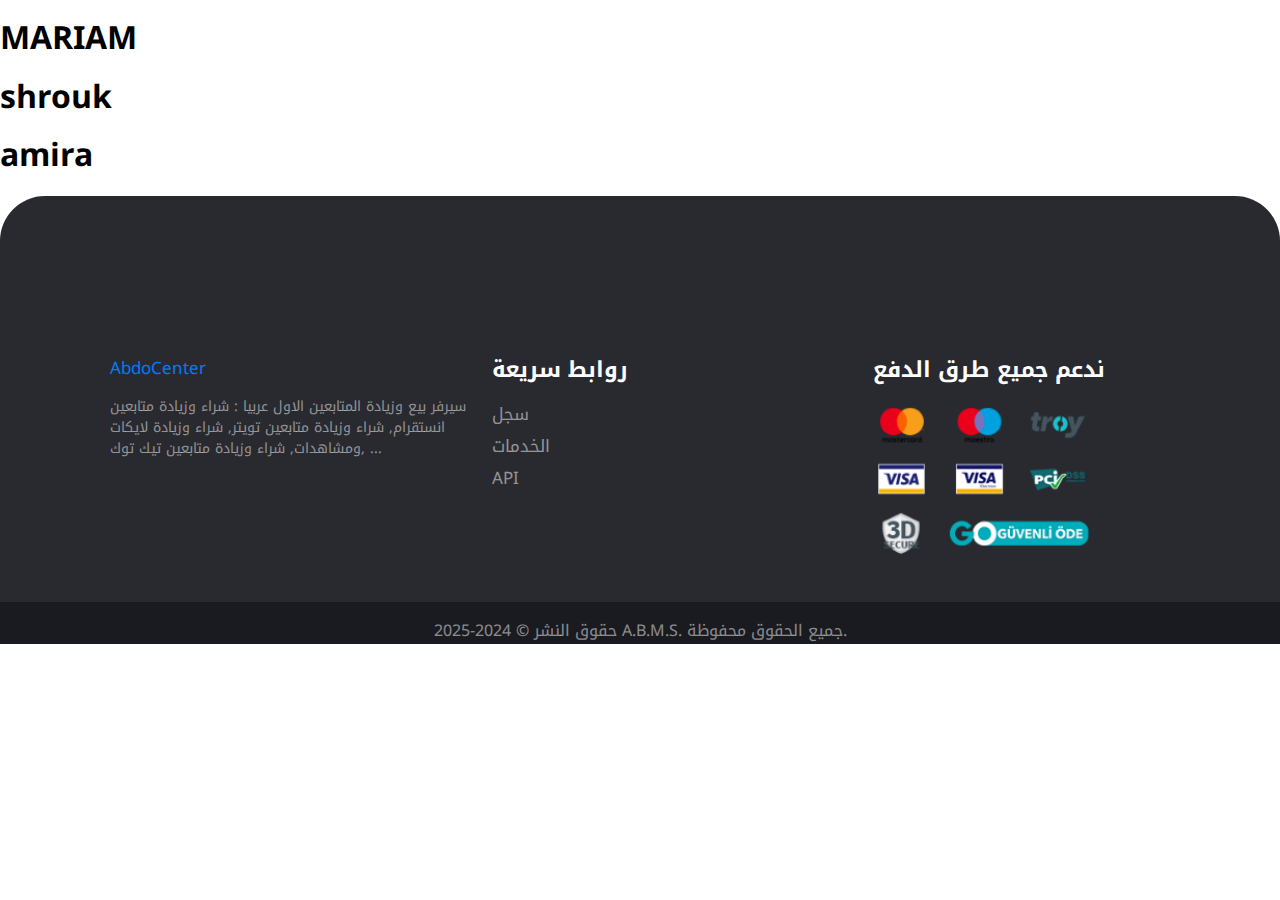
==== index.html @ d075776a "Update" ====
<!DOCTYPE html>
<html lang="en">
<head>
    <meta charset="UTF-8">
    <meta name="viewport" content="width=device-width, initial-scale=1.0" />
    <title>AbdoCenter</title>
    <link rel="stylesheet" href="css/style.css" />
        <!-- Font Awesome -->
    <link rel="stylesheet" href="css/all.min.css" />
    <!-- Normalize -->
    <link rel="stylesheet" href="css/normalize.css" />
    <!-- Google Font -->
    <link rel="preconnect" href="https://fonts.googleapis.com">
    <link rel="preconnect" href="https://fonts.gstatic.com" crossorigin>
    <link href="https://fonts.googleapis.com/css2?family=Cairo:wght@200..1000&family=Noto+Kufi+Arabic:wght@100..900&display=swap" rel="stylesheet">
</head>
<body>
    <!-- start main page + nav (MARIAM)-->
    <h1>MARIAM</h1>
    <!--end main page-->
    <!--start services + login (shrouk)-->
    <h1>shrouk</h1>
    <!--end services-->
    <h1>amira</h1>
    <!--end API-->
    <!-- Start Footer  -->
    <footer>
        <div class="container">
            <div class="text">
                <h3><a href="index.html">AbdoCenter</a></h3>
                <p>سيرفر بيع وزيادة المتابعين الاول عربيا : شراء وزيادة متابعين انستقرام, شراء وزيادة متابعين تويتر, شراء وزيادة لايكات ومشاهدات, شراء وزيادة متابعين تيك توك, ...</p>
            </div>
            <div class="links">
                <h3>روابط سريعة</h3>
                <ul>
                    <li><a href="registration.html">سجل</a></li>
                    <li><a href="#">الخدمات</a></li>
                    <li><a href="#">API</a></li>
                </ul>
            </div>
            <div class="push">
                <h3>ندعم جميع طرق الدفع</h3>
                <img src="images/payment-methods.png" alt="image" />
            </div>
        </div>
        <p class="tex">حقوق النشر © 2024-2025 A.B.M.S. جميع الحقوق محفوظة.</p>
    </footer>
    <!-- End Footer  -->
</body>
</html>
---- css/style.css ----
/* Start global rule  */
* {
    -webkit-box-sizing: border-box;
    -moz-box-sizing: border-box;
    box-sizing: border-box;
}

body {
    font-family: "Noto Kufi Arabic", sans-serif;
    margin: 0;
    padding: 0;
}

html {
    scroll-behavior: smooth;
}

.container {
    margin-left: auto;
    margin-right: auto;
    padding-left: 15px;
    padding-right: 15px;
}

a {
    text-decoration: none;
}

ul {
    list-style: none;
    display: flex;
}

/* Small  */
@media (min-width: 768px) {
    .container {
        width: 750px;
    }
}
/* Medium */
@media (min-width: 992px) {
    .container {
        width: 970px;
    }
}
/* Large  */
@media (min-width: 1200px) {
    .container {
        width : 1170px;
    }
}
/* End global rule  */
/* Start Footer */
footer {
    position: relative;
    padding-top: 140px;
    z-index: 1;
}

footer::before {
    position: absolute;
    content: "";
    bottom: 0;
    left: 0;
    right: 0;
    top: 0;
    height: 100%;
    width: 100%;
    background-color: #292a2f;
    border-top-left-radius: 45px;
    border-top-right-radius: 45px;
    z-index: -1;
}

footer .container {
    display: grid;
    grid-template-columns: repeat(auto-fill, minmax(300px, 1fr));
    gap: 45px;
    padding-bottom: 25px;
    padding-left: 55px;
}

@media (max-width: 768px) {
    footer .container {
        padding-left: 15px;
    }
}

footer .text {
    width: 400px;
}

footer .text h3 {
    margin-top: 23px;
    font-size: 17px;
    font-weight: unset;
    width: fit-content;
}

footer .text h3 a {
    color: #007bff;
    transition: 0.5s;
    margin-top: 10px;
}

footer .text h3:hover a {
    color: #0263cb;
    cursor: pointer;
    text-decoration: underline;
}

footer .text p {
    color: #ffffff80;
    font-size: 14px;
    line-height: 1.5;
    width: 100%;
}

footer .links h3 {
    color: white;
    font-size: 22px;
}

footer .links ul {
    padding: 0;
    display: flex;
    flex-direction: column;
    gap: 12px;
} 

footer .links ul a {
    color: #ffffff80;
    font-size: 17px;
}

footer .push h3 {
    color: white;
    font-size: 22px;
}

footer .push img {
    width: 220px;
}

footer .tex {
    text-align: center;
    background-color: #1a1b20;
    padding-top: 20px;
    padding-bottom: 3px;
    color: #ffffff80;
}
/* End Footer */
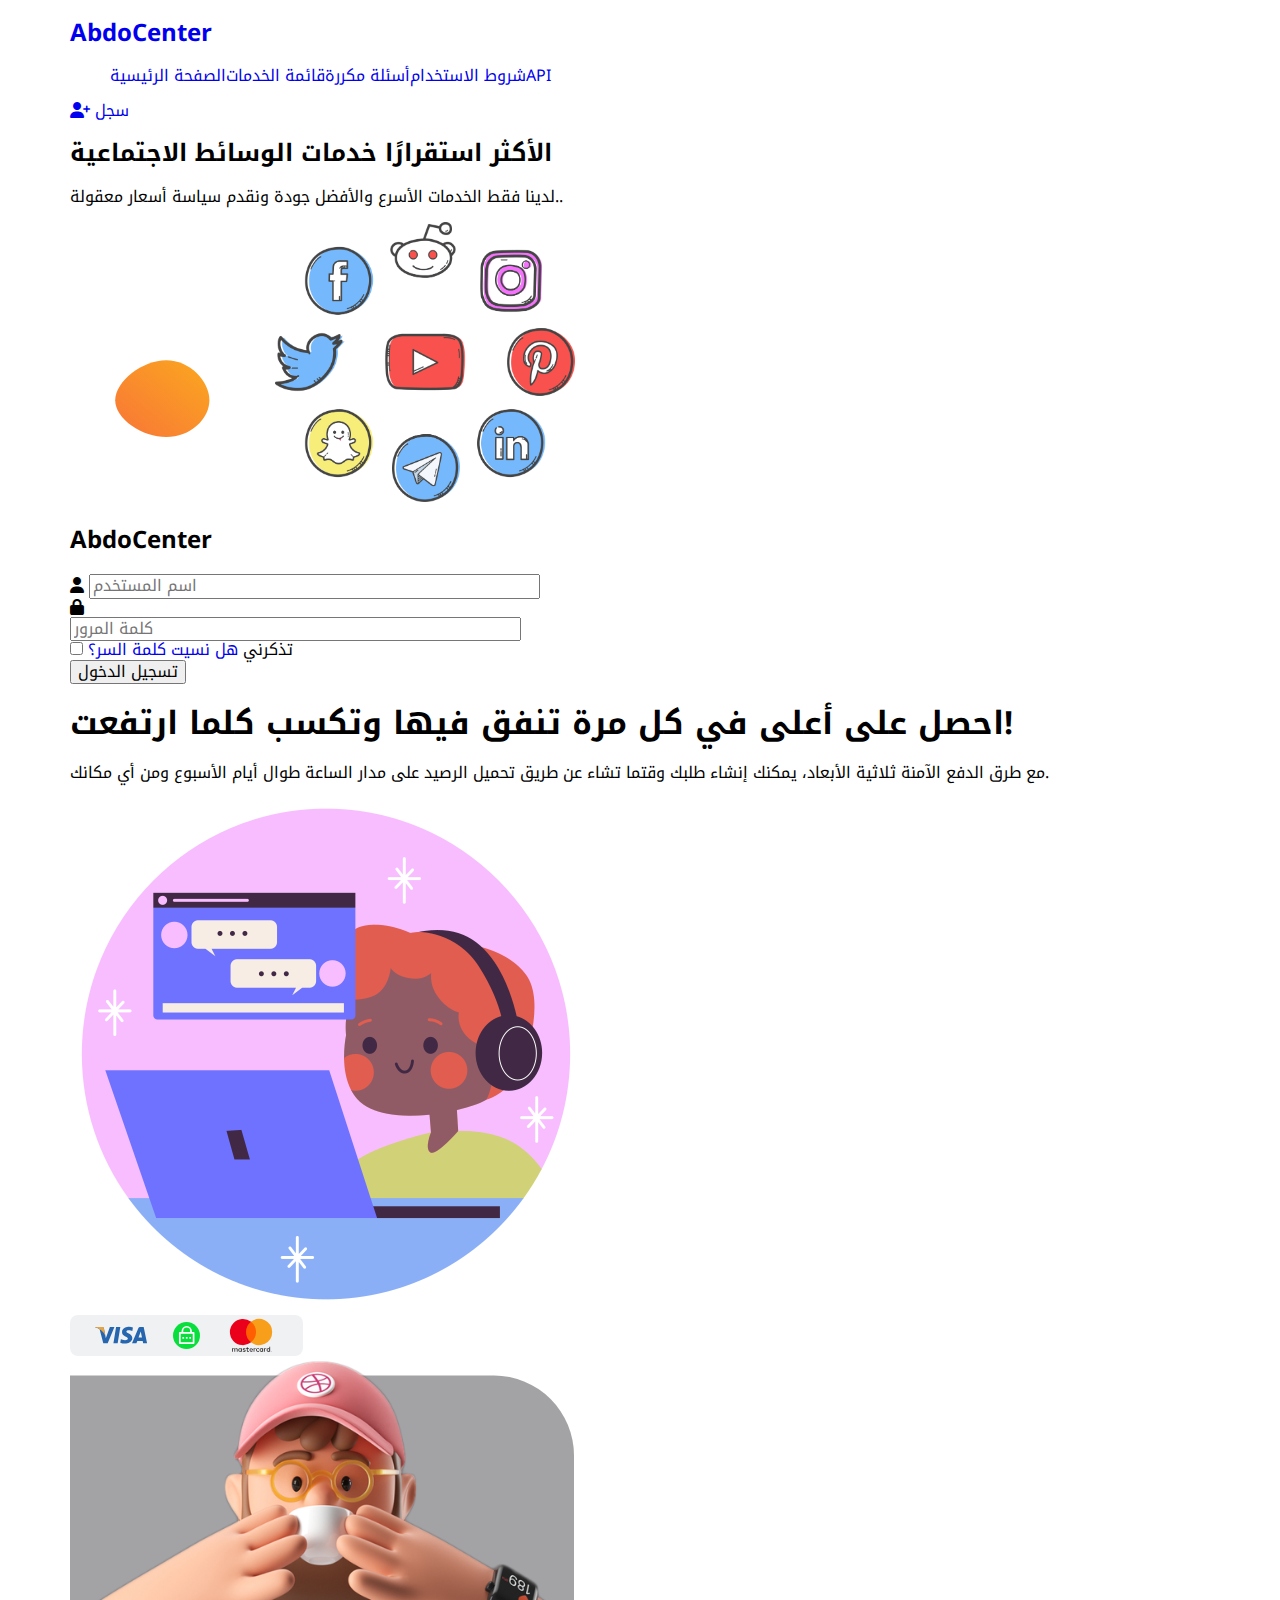
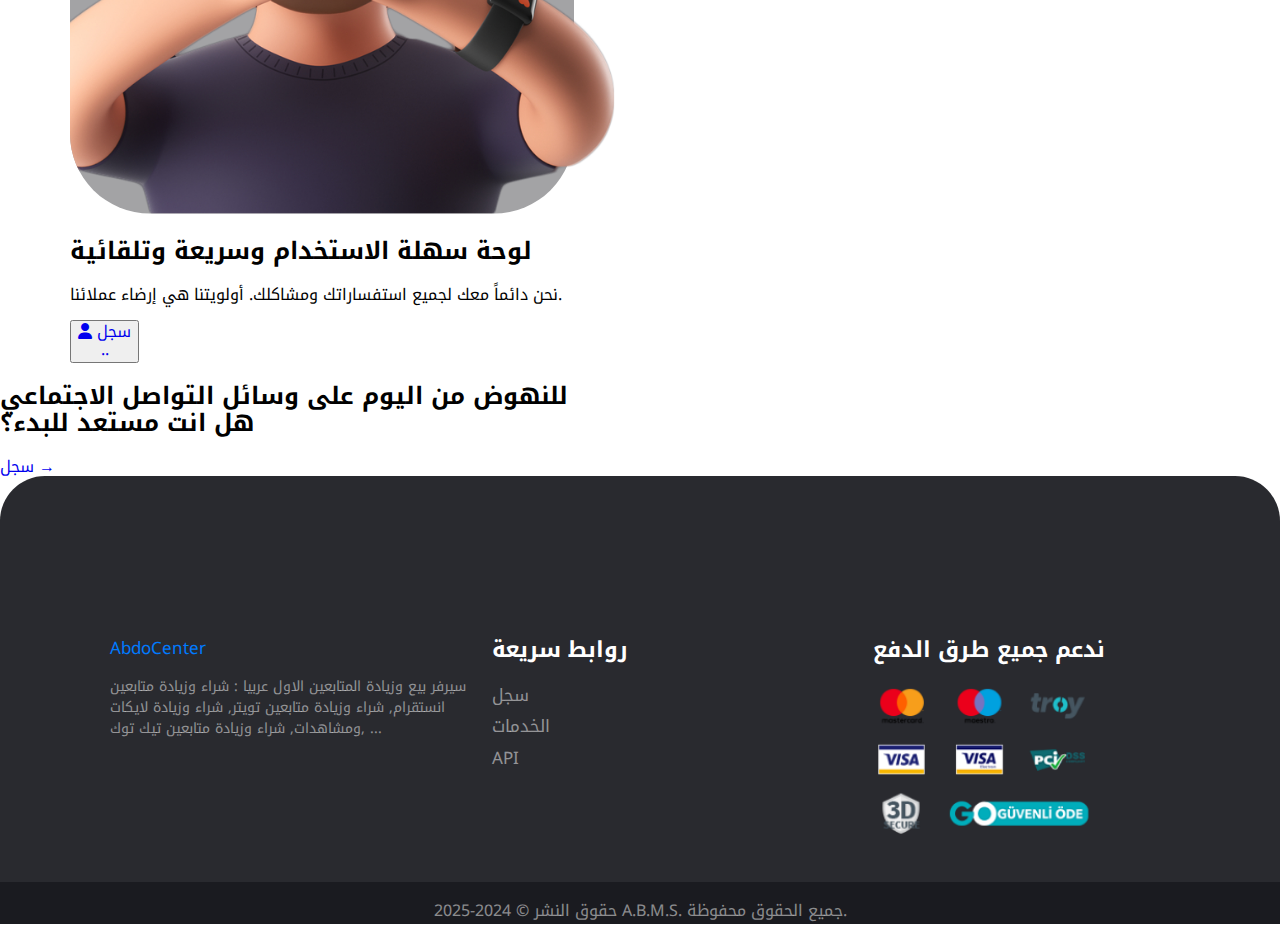
==== commit f73e45cd: "Add files via upload" ====
--- a/index.html
+++ b/index.html
@@ -16,14 +16,96 @@
 </head>
 <body>
     <!-- start main page + nav (MARIAM)-->
-    <h1>MARIAM</h1>
-    <!--end main page-->
-    <!--start services + login (shrouk)-->
-    <h1>shrouk</h1>
-    <!--end services-->
-    <h1>amira</h1>
-    <!--end API-->
-    <!-- Start Footer  -->
+    <header>
+        <div class="container">
+            <div class="nav">
+                <div class="logo">
+                    <h2><a href="../index.html">AbdoCenter</a></h2>
+                </div>
+                <div class="links">
+                    <ul>
+                        <li><a href="index.html">الصفحة الرئيسية</a></li>
+                        <li><a href="list.html">قائمة الخدمات</a></li>
+                        <li><a href="ques.html">أسئلة مكررة</a></li>
+                        <li><a href=".././using-page/using.html">شروط الاستخدام</a></li>
+                        <li><a href="API.html">API</a></li>
+                    </ul>
+                </div>
+                <div class="btn">
+                    <a href="registration.html"><i class="fa-solid fa-user-plus"></i> سجل</a>
+                </div>
+            </div>
+            <div class="text">
+                <h2>الأكثر استقرارًا خدمات الوسائط الاجتماعية</h2>
+                <p>لدينا فقط الخدمات الأسرع والأفضل جودة ونقدم سياسة أسعار معقولة..</p>
+            </div>
+            <div class="contain">
+            <div class="image-container">
+                <img src="blob.svg" alt="الصورة الخلفية" width="200px" >
+                <img src="Social-Media-PNG-Transparent-Image.png" class="overlay" alt="الصورة العلوية" width="300px">
+            </div>
+            <div class="form">
+                <div class="login-container">
+                    <h2>AbdoCenter</h2>
+                    <form>
+                        <div class="input-group">
+                            <label for="username"><i class="fas fa-user"></i></label>
+                            <input type="text" id="username" placeholder="اسم المستخدم" required>
+                        </div>
+                        <div class="input-group">
+                            <label for="password"><i class="fas fa-lock"></i></label>
+                            <div class="password">
+                            <input type="password" id="password" placeholder="كلمة المرور" required>
+                        </div>
+                        </div>
+                        <div class="remember-me">
+                            <input type="checkbox" id="remember">
+                            <label for="remember">تذكرني</label>
+                            <a href="#">هل نسيت كلمة السر؟</a>
+                        </div>
+                        <button type="submit">تسجيل الدخول</button>
+                    </form>
+                </div>
+        </div>
+    </header>
+   <section class="section_1">
+    <div class="container">
+        <!-- القسم الأول -->
+        <section class="section promo">
+            <div class="text-content">
+                <h1>احصل على أعلى في كل مرة تنفق فيها وتكسب كلما ارتفعت!</h1>
+                <p>مع طرق الدفع الآمنة ثلاثية الأبعاد، يمكنك إنشاء طلبك وقتما تشاء عن طريق تحميل الرصيد على مدار الساعة طوال أيام الأسبوع ومن أي مكانك.</p>
+            </div>
+            <div class="image-contact">
+                <div class="images">
+                    <img src="internet.png" alt="طرق الدفع"></div>
+                    <div class="img">
+               <img src="cards.svg" >
+            </div>
+                
+            </div>
+        </section>
+
+        <!-- القسم الثاني -->
+        <section class="section features">
+            <div class="image-content">
+                <img src="/images/section-2.png" alt="تسجيل الدخول" >
+            </div>
+            <div class="text-content">
+                <h2>لوحة سهلة الاستخدام وسريعة وتلقائية</h2>
+                <p>نحن دائماً معك لجميع استفساراتك ومشاكلك. أولويتنا هي إرضاء عملائنا.</p>
+                <div class="buttons">
+                   <button><a href="registration.html"><i class="fas fa-user"></i> سجل <br/>..</a></button>
+                </div>
+            </div>
+        </section>
+    </div>
+    <div class="section-2">
+    <section class="cta-section">
+        <h2>للنهوض من اليوم على وسائل التواصل الاجتماعي<br><span>هل انت مستعد للبدء؟</span></h2>
+        <a href="registration.html" class="cta-button">سجل →</a>
+    </section>
+</div>
     <footer>
         <div class="container">
             <div class="text">
@@ -45,6 +127,16 @@
         </div>
         <p class="tex">حقوق النشر © 2024-2025 A.B.M.S. جميع الحقوق محفوظة.</p>
     </footer>
+
+   </section>
+    <!--end main page-->
+    <!--start services + login (shrouk)-->
+   
+    <!--end services-->
+    
+    <!--end API-->
+    <!-- Start Footer  -->
+   
     <!-- End Footer  -->
 </body>
 </html>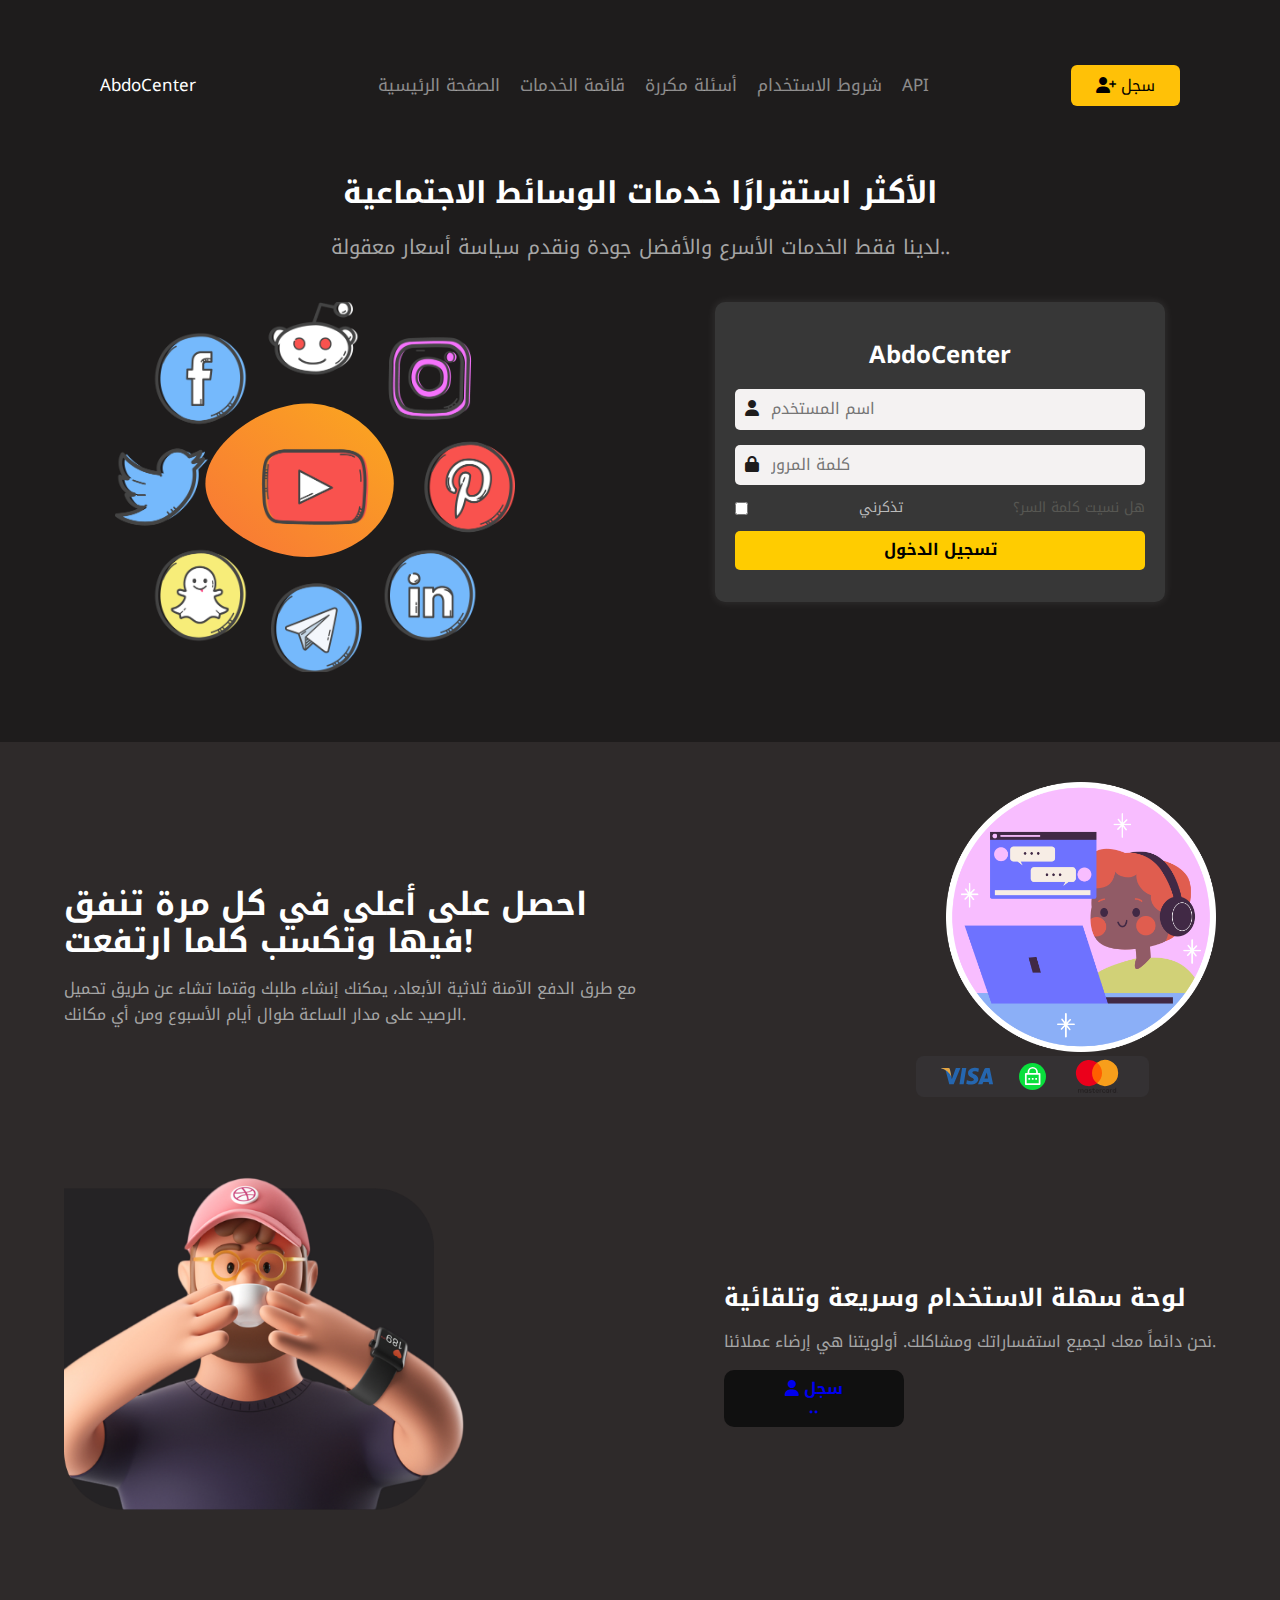
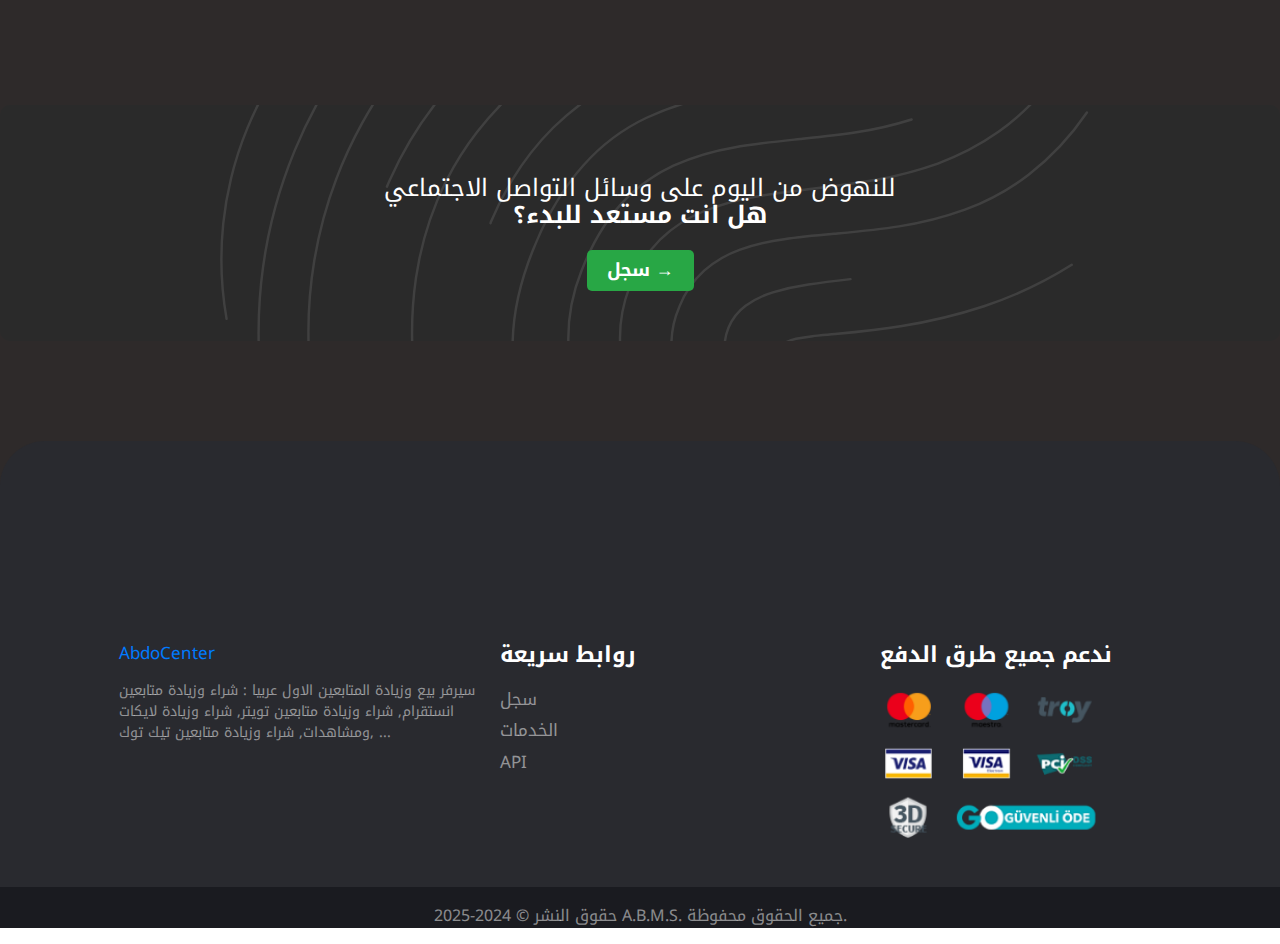
==== commit dd898eb0: "Update index.html" ====
--- a/index.html
+++ b/index.html
@@ -4,7 +4,7 @@
     <meta charset="UTF-8">
     <meta name="viewport" content="width=device-width, initial-scale=1.0" />
     <title>AbdoCenter</title>
-    <link rel="stylesheet" href="css/style.css" />
+    <link rel="stylesheet" href="style.css" />
         <!-- Font Awesome -->
     <link rel="stylesheet" href="css/all.min.css" />
     <!-- Normalize -->
@@ -139,4 +139,4 @@
    
     <!-- End Footer  -->
 </body>
-</html>+</html>
--- a/style.css
+++ b/style.css
@@ -0,0 +1,500 @@
+/* Start global rule  */
+* {
+    -webkit-box-sizing: border-box;
+    -moz-box-sizing: border-box;
+    box-sizing: border-box;
+}
+
+body {
+    font-family: "Noto Kufi Arabic", sans-serif;
+    margin: 0;
+    padding: 0;
+}
+
+html {
+    scroll-behavior: smooth;
+}
+
+.container {
+    margin-left: auto;
+    margin-right: auto;
+    padding-left: 15px;
+    padding-right: 15px;
+}
+
+a {
+    text-decoration: none;
+}
+
+ul {
+    list-style: none;
+    display: flex;
+}
+
+/* Small  */
+@media (min-width: 768px) {
+    .container {
+        width: 750px;
+    }
+}
+/* Medium */
+@media (min-width: 992px) {
+    .container {
+        width: 970px;
+    }
+}
+/* Large  */
+@media (min-width: 1200px) {
+    .container {
+        width : 1170px;
+    }
+}
+/* End global rule  */
+/* Start Header */
+header .container {
+    background: #1e1c1c;
+    width: 100%;
+    height: 100%;
+    background-position: center top;
+    background-repeat: no-repeat;
+    padding-left: 100px;
+    padding-right: 100px;
+}
+header .container .nav {
+    display: flex;
+    justify-content: space-between;
+    align-items: center;
+    padding: 20px 0;
+}
+
+header .logo h2 {
+    display: flex;
+    justify-content: center;
+    align-items: center;
+    font-size: 17px;
+    font-weight: unset;
+}
+
+header .logo a {
+    color: white;
+}
+
+header .links ul {
+    gap: 20px;
+}
+
+header .links ul a {
+    color: #ffffff80;
+    font-size: 17px;
+}
+
+header .links ul li:hover a {
+    color: #eee;
+}
+
+header .btn a {
+    border-radius: 6px;
+    border: none;
+    color: black;
+    width: fit-content;
+    background-color: #ffc107;
+    padding: 5px 25px;
+}
+
+header .btn a:hover {
+    background-color: #edb407;
+}
+
+@media (max-width: 991px) {
+    header .links, header .btn, header .image-container  {
+        display: block;
+    }
+}
+header .container .text {
+    text-align: center;
+    color: white;
+    padding-top: 20px;
+}
+header .container .text h2 {
+    font-size: 30px;
+}
+header .container .text p {
+    font-size: 20px;
+    color: #a6a6a6;
+    padding-bottom: 23px;
+}
+header .container .contain .image-container {
+    position: relative;
+    width: 400px; /* عرض الحاوية */
+    height: 400px; /* ارتفاع الحاوية */
+}
+header .container .contain .image-container img {
+    position: absolute;
+    width: 100%;
+    height: 100%;
+    object-fit: cover;
+    padding-bottom: 30px;
+}
+header .container .contain {
+    display: flex;
+    gap: 200px;
+    justify-content: center;
+}
+header .container .contain .form .login-container {
+    padding-left: 250px;
+    background-color: #373737;
+    padding: 20px;
+    border-radius: 10px;
+    width: 450px;
+    height: 300px;
+    text-align: center;
+    box-shadow: 0px 0px 10px rgba(255, 255, 255, 0.1)
+    
+}
+header .container .contain .form .login-container h2 {
+    color: #fff;
+    margin-bottom: 20px;
+}
+.input-group {
+    display: flex;
+    align-items: center;
+    background: #f4f2f2;
+    margin-bottom: 15px;
+    padding: 10px;
+    border-radius: 5px;
+}
+.input-group label {
+    color: #1e1c1c;
+    margin-right: 10px;
+}
+
+.input-group input {
+    background: none;
+    border: none;
+    color: #fff;
+    outline: none;
+    flex: 1;
+}
+.input-group  .password input {
+    color: #101010;
+}
+.remember-me {
+    display: flex;
+    justify-content: space-between;
+    align-items: center;
+    color: #bbb;
+    font-size: 14px;
+    margin-bottom: 15px;
+}
+
+.remember-me a {
+    color: #575753;
+    text-decoration: none;
+}
+button {
+    background-color: #ffcc00;
+    border: none;
+    padding: 10px;
+    width: 100%;
+    border-radius: 5px;
+    font-size: 16px;
+    font-weight: bold;
+    cursor: pointer;
+    transition: 0.3s;
+}
+
+button:hover {
+    background-color: #e6b800;
+}
+
+/* لأجهزة الهاتف */
+@media (max-width: 480px) {
+    .login-container {
+        width: 90%;
+        padding: 15px;
+    }
+
+    h2 {
+        font-size: 18px;
+    }
+
+    .input-group {
+        padding: 8px;
+    }
+
+    button {
+        font-size: 14px;
+        padding: 8px;
+    }
+
+    .remember-me {
+        flex-direction: column;
+        align-items: flex-start;
+    }
+
+    .remember-me a {
+        margin-top: 5px;
+        font-size: 12px;
+    }
+}
+
+/* للأجهزة اللوحية (تابلت) */
+@media (max-width: 768px) {
+    .login-container {
+        width: 70%;
+    }
+
+    h2 {
+        font-size: 20px;
+    }
+
+    button {
+        font-size: 15px;
+    }
+}
+.section_1 {
+    background-color: #2e2a2a;
+    color: white;
+    
+}
+.container {
+    width: 90%;
+    margin: auto;
+    padding: 40px 0;
+}
+
+.section{
+    display: flex;
+    justify-content: space-between;
+    align-items: center;
+    margin-bottom: 50px;
+}
+
+.text-content {
+    max-width: 50%;
+}
+
+.text-content h1, .text-content h2 {
+    color: white;
+    margin-bottom: 10px;
+}
+
+.text-content p {
+    color: #a6a6a6;
+    line-height: 1.6;
+}
+.image-contact .images img {
+    width: 300px;
+    padding-left: 30px;
+}
+.image-contact  .img img{
+    padding-bottom: 30px;
+    display: flex;
+
+}
+.image-content img {
+    width: 400px;
+    border-radius: 10px;
+}
+.buttons button {
+    background-color: #101010;
+    border: none;
+    border-radius: 10px;
+    color: #eee;
+    width: 180px;
+}
+.buttons button:hover {
+    background-color: #e6b800;
+}
+
+
+@media (max-width: 768px) {
+    .section {
+        flex-direction: column;
+        text-align: center;
+    }
+
+    .text-content {
+        max-width: 90%;
+    }
+
+    .image-content img {
+        width: 200px;
+    }
+}
+  .cta-section {
+    background: url('/images/pattern.svg')  #2a2a2a;
+    background-position: center;
+    background-size: cover;
+    width: 100%;
+    padding-top: 50px;
+    padding-bottom: 50px;
+    text-align: center;
+    border-radius: 10px;
+    width: 100%;
+    margin: 100px auto;
+}
+
+
+.cta-section h2 {
+    font-size: 24px;
+    font-weight: 400;
+    margin-bottom: 20px;
+}
+
+.cta-section h2 span {
+    font-weight: 700;
+    color: white;
+}
+
+.cta-button {
+    display: inline-block;
+    background-color: #28a745;
+    color: white;
+    text-decoration: none;
+    padding: 10px 20px;
+    border-radius: 5px;
+    font-size: 18px;
+    font-weight: bold;
+    transition: 0.3s;
+    
+}
+
+.cta-button:hover {
+    background-color: #218838;
+}
+
+
+@media (max-width: 768px) {
+    .cta-section {
+        width: 95%;
+        padding: 30px;
+    }
+
+    .cta-section h2 {
+        font-size: 20px;
+    }
+
+    .cta-button {
+        font-size: 16px;
+        padding: 8px 15px;
+    }
+}
+
+@media (max-width: 480px) {
+    .cta-section {
+        padding: 20px;
+    }
+
+    .cta-section h2 {
+        font-size: 18px;
+    }
+
+    .cta-button {
+        font-size: 14px;
+        padding: 6px 12px;
+    }
+}
+
+
+/* End Header */
+/* Start Footer */
+footer {
+    position: relative;
+    padding-top: 140px;
+    z-index: 1;
+}
+
+footer::before {
+    position: absolute;
+    content: "";
+    bottom: 0;
+    left: 0;
+    right: 0;
+    top: 0;
+    height: 100%;
+    width: 100%;
+    background-color: #292a2f;
+    border-top-left-radius: 45px;
+    border-top-right-radius: 45px;
+    z-index: -1;
+}
+
+footer .container {
+    display: grid;
+    grid-template-columns: repeat(auto-fill, minmax(300px, 1fr));
+    gap: 45px;
+    padding-bottom: 25px;
+    padding-left: 55px;
+}
+
+@media (max-width: 768px) {
+    footer .container {
+        padding-left: 15px;
+    }
+}
+
+footer .text {
+    width: 400px;
+}
+
+footer .text h3 {
+    margin-top: 23px;
+    font-size: 17px;
+    font-weight: unset;
+    width: fit-content;
+}
+
+footer .text h3 a {
+    color: #007bff;
+    transition: 0.5s;
+    margin-top: 10px;
+}
+
+footer .text h3:hover a {
+    color: #0263cb;
+    cursor: pointer;
+    text-decoration: underline;
+}
+
+footer .text p {
+    color: #ffffff80;
+    font-size: 14px;
+    line-height: 1.5;
+    width: 100%;
+}
+
+footer .links h3 {
+    color: white;
+    font-size: 22px;
+}
+
+footer .links ul {
+    padding: 0;
+    display: flex;
+    flex-direction: column;
+    gap: 12px;
+} 
+
+footer .links ul a {
+    color: #ffffff80;
+    font-size: 17px;
+}
+
+footer .push h3 {
+    color: white;
+    font-size: 22px;
+}
+
+footer .push img {
+    width: 220px;
+}
+
+footer .tex {
+    text-align: center;
+    background-color: #1a1b20;
+    padding-top: 20px;
+    padding-bottom: 3px;
+    color: #ffffff80;
+}
+/* End Footer */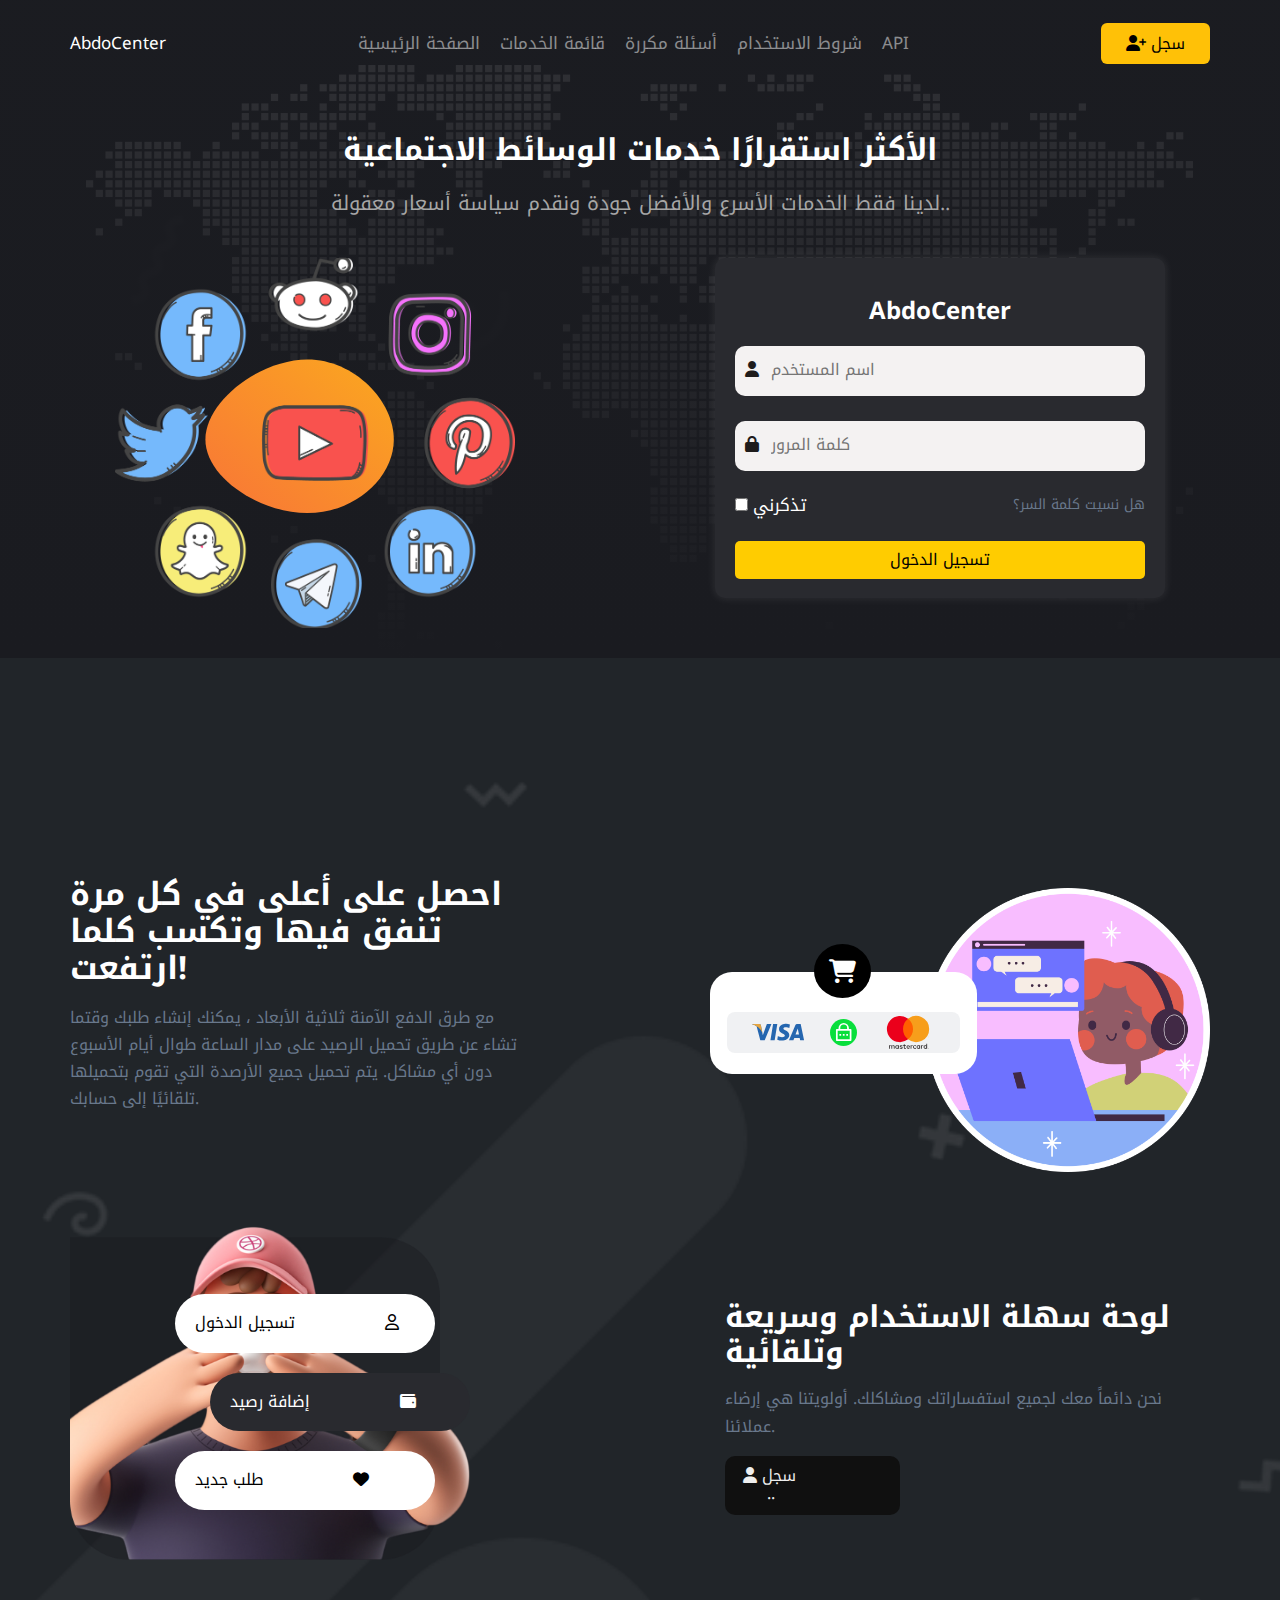
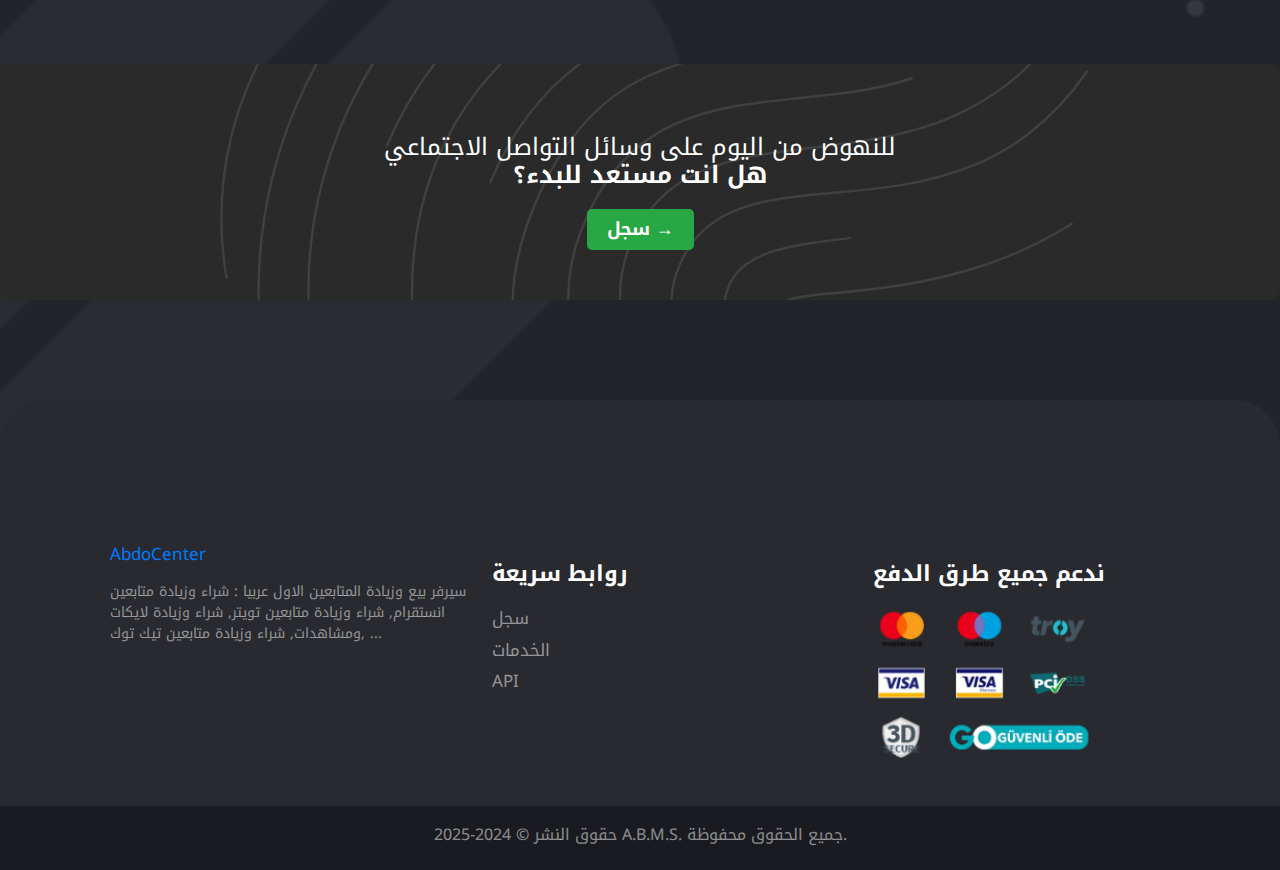
==== commit 5234d78b: "Update" ====
--- a/index.html
+++ b/index.html
@@ -4,8 +4,8 @@
     <meta charset="UTF-8">
     <meta name="viewport" content="width=device-width, initial-scale=1.0" />
     <title>AbdoCenter</title>
-    <link rel="stylesheet" href="style.css" />
-        <!-- Font Awesome -->
+    <link rel="stylesheet" href="css/style.css" />
+    <!-- Font Awesome -->
     <link rel="stylesheet" href="css/all.min.css" />
     <!-- Normalize -->
     <link rel="stylesheet" href="css/normalize.css" />
@@ -16,127 +16,147 @@
 </head>
 <body>
     <!-- start main page + nav (MARIAM)-->
-    <header>
-        <div class="container">
-            <div class="nav">
-                <div class="logo">
-                    <h2><a href="../index.html">AbdoCenter</a></h2>
-                </div>
-                <div class="links">
-                    <ul>
-                        <li><a href="index.html">الصفحة الرئيسية</a></li>
-                        <li><a href="list.html">قائمة الخدمات</a></li>
-                        <li><a href="ques.html">أسئلة مكررة</a></li>
-                        <li><a href=".././using-page/using.html">شروط الاستخدام</a></li>
-                        <li><a href="API.html">API</a></li>
-                    </ul>
-                </div>
-                <div class="btn">
-                    <a href="registration.html"><i class="fa-solid fa-user-plus"></i> سجل</a>
+    <div class="bg-body">
+        <header>
+            <div class="container">
+                <nav>
+                    <div class="logo">
+                        <h2><a href="../index.html">AbdoCenter</a></h2>
+                    </div>
+                    <div class="menu-icon">
+                        <i class="fa-solid fa-bars"></i>
+                    </div>
+                    <div class="links">
+                        <ul>
+                            <li><a href="index.html">الصفحة الرئيسية</a></li>
+                            <li><a href="../list.html">قائمة الخدمات</a></li>
+                            <li><a href="ques-page/ques.html">أسئلة مكررة</a></li>
+                            <li><a href="../using-page/using.html">شروط الاستخدام</a></li>
+                            <li><a href="../section/API.html">API</a></li>
+                        </ul>
+                    </div>
+                    <div class="btn">
+                        <a href="../registration.html"><i class="fa-solid fa-user-plus"></i> سجل</a>
+                    </div>
+                </nav>
+            </div>
+            <div class="section">
+                <div class="container">
+                    <div class="text">
+                        <h2>الأكثر استقرارًا خدمات الوسائط الاجتماعية</h2>
+                        <p>لدينا فقط الخدمات الأسرع والأفضل جودة ونقدم سياسة أسعار معقولة..</p>
+                    </div>
+                    <div class="contain">
+                        <div class="image-container">
+                            <img src="blob.svg" alt="الصورة الخلفية" width="200px" >
+                            <img src="Social-Media-PNG-Transparent-Image.png" class="overlay" alt="الصورة العلوية" width="300px">
+                        </div>
+                        <div class="form">
+                            <div class="login-container">
+                                <h2>AbdoCenter</h2>
+                                <form>
+                                    <div class="input-group">
+                                        <label for="username"><i class="fas fa-user"></i></label>
+                                        <input type="text" id="username" placeholder="اسم المستخدم" required>
+                                    </div>
+                                    <div class="input-group">
+                                        <label for="password"><i class="fas fa-lock"></i></label>
+                                        <div class="password">
+                                            <input type="password" id="password" placeholder="كلمة المرور" required>
+                                        </div>
+                                    </div>
+                                    <div class="remember-me">
+                                        <div class="in">
+                                            <input type="checkbox" id="remember">
+                                            <label for="remember">تذكرني</label>
+                                        </div>
+                                        <a href="#">هل نسيت كلمة السر؟</a>
+                                    </div>
+                                    <button type="submit">تسجيل الدخول</button>
+                                </form>
+                            </div>
+                        </div>
+                    </div>
                 </div>
             </div>
-            <div class="text">
-                <h2>الأكثر استقرارًا خدمات الوسائط الاجتماعية</h2>
-                <p>لدينا فقط الخدمات الأسرع والأفضل جودة ونقدم سياسة أسعار معقولة..</p>
+        </header>
+        <section class="section_1">
+            <div class="container">
+                <!-- القسم الأول -->
+                <section class="section promo">
+                    <div class="text-content">
+                        <h1>احصل على أعلى في كل مرة تنفق فيها وتكسب كلما ارتفعت!</h1>
+                        <p>
+                            مع طرق الدفع الآمنة ثلاثية الأبعاد ، يمكنك إنشاء طلبك وقتما تشاء عن طريق تحميل الرصيد على مدار الساعة طوال أيام الأسبوع دون أي مشاكل. يتم تحميل جميع الأرصدة التي تقوم بتحميلها تلقائيًا إلى حسابك.</p>
+                    </div>
+                    <div class="image-contact">
+                        <div class="images">
+                            <img src="internet.png" alt="طرق الدفع">
+                            <div class="img">
+                                <i class="fa-solid fa-cart-shopping"></i>
+                                <img src="cards.svg" >
+                            </div>
+                        </div>
+                    </div>
+                </section>
+                <!-- القسم الثاني -->
+                <section class="section features">
+                    <div class="image-content">
+                        <div class="login">
+                            <div class="log">
+                                <div class="on">تسجيل الدخول  <i class="fa-regular fa-user"></i></div>
+                            </div>
+                            <div class="log">
+                                <div class="on">إضافة رصيد <i class="fa-solid fa-wallet"></i></div>
+                            </div>
+                            <div class="log">
+                                <div class="on">طلب جديد <i class="fa-solid fa-heart"></i></div>
+                            </div>
+                        </div>
+                        <img src="/images/section-2.png" alt="تسجيل الدخول" >
+                    </div>
+                    <div class="text-content">
+                        <h2>لوحة سهلة الاستخدام وسريعة وتلقائية</h2>
+                        <p>نحن دائماً معك لجميع استفساراتك ومشاكلك. أولويتنا هي إرضاء عملائنا.</p>
+                        <div class="buttons">
+                        <button><a href="registration.html"><i class="fas fa-user"></i> سجل <br/><span>..</span></a></button>
+                        </div>
+                    </div>
+                </section>
             </div>
-            <div class="contain">
-            <div class="image-container">
-                <img src="blob.svg" alt="الصورة الخلفية" width="200px" >
-                <img src="Social-Media-PNG-Transparent-Image.png" class="overlay" alt="الصورة العلوية" width="300px">
-            </div>
-            <div class="form">
-                <div class="login-container">
-                    <h2>AbdoCenter</h2>
-                    <form>
-                        <div class="input-group">
-                            <label for="username"><i class="fas fa-user"></i></label>
-                            <input type="text" id="username" placeholder="اسم المستخدم" required>
-                        </div>
-                        <div class="input-group">
-                            <label for="password"><i class="fas fa-lock"></i></label>
-                            <div class="password">
-                            <input type="password" id="password" placeholder="كلمة المرور" required>
-                        </div>
-                        </div>
-                        <div class="remember-me">
-                            <input type="checkbox" id="remember">
-                            <label for="remember">تذكرني</label>
-                            <a href="#">هل نسيت كلمة السر؟</a>
-                        </div>
-                        <button type="submit">تسجيل الدخول</button>
-                    </form>
-                </div>
-        </div>
-    </header>
-   <section class="section_1">
-    <div class="container">
-        <!-- القسم الأول -->
-        <section class="section promo">
-            <div class="text-content">
-                <h1>احصل على أعلى في كل مرة تنفق فيها وتكسب كلما ارتفعت!</h1>
-                <p>مع طرق الدفع الآمنة ثلاثية الأبعاد، يمكنك إنشاء طلبك وقتما تشاء عن طريق تحميل الرصيد على مدار الساعة طوال أيام الأسبوع ومن أي مكانك.</p>
-            </div>
-            <div class="image-contact">
-                <div class="images">
-                    <img src="internet.png" alt="طرق الدفع"></div>
-                    <div class="img">
-               <img src="cards.svg" >
-            </div>
-                
-            </div>
-        </section>
-
-        <!-- القسم الثاني -->
-        <section class="section features">
-            <div class="image-content">
-                <img src="/images/section-2.png" alt="تسجيل الدخول" >
-            </div>
-            <div class="text-content">
-                <h2>لوحة سهلة الاستخدام وسريعة وتلقائية</h2>
-                <p>نحن دائماً معك لجميع استفساراتك ومشاكلك. أولويتنا هي إرضاء عملائنا.</p>
-                <div class="buttons">
-                   <button><a href="registration.html"><i class="fas fa-user"></i> سجل <br/>..</a></button>
+            <div class="section-2">
+                <div class="cotainer">
+                    <section class="cta-section">
+                        <h2>للنهوض من اليوم على وسائل التواصل الاجتماعي<br><span>هل انت مستعد للبدء؟</span></h2>
+                        <a href="registration.html" class="cta-button">سجل →</a>
+                    </section>
                 </div>
             </div>
         </section>
-    </div>
-    <div class="section-2">
-    <section class="cta-section">
-        <h2>للنهوض من اليوم على وسائل التواصل الاجتماعي<br><span>هل انت مستعد للبدء؟</span></h2>
-        <a href="registration.html" class="cta-button">سجل →</a>
-    </section>
-</div>
-    <footer>
-        <div class="container">
-            <div class="text">
-                <h3><a href="index.html">AbdoCenter</a></h3>
-                <p>سيرفر بيع وزيادة المتابعين الاول عربيا : شراء وزيادة متابعين انستقرام, شراء وزيادة متابعين تويتر, شراء وزيادة لايكات ومشاهدات, شراء وزيادة متابعين تيك توك, ...</p>
+        <!--end main page-->
+        <!-- Start Footer  -->
+        <footer>
+            <div class="container">
+                <div class="text">
+                    <h3><a href="../index.html">AbdoCenter</a></h3>
+                    <p>سيرفر بيع وزيادة المتابعين الاول عربيا : شراء وزيادة متابعين انستقرام, شراء وزيادة متابعين تويتر, شراء وزيادة لايكات ومشاهدات, شراء وزيادة متابعين تيك توك, ...</p>
+                </div>
+                <div class="links">
+                    <h3>روابط سريعة</h3>
+                    <ul>
+                        <li><a href="../registration.html">سجل</a></li>
+                        <li><a href="../list.html">الخدمات</a></li>
+                        <li><a href="section/API.html">API</a></li>
+                    </ul>
+                </div>
+                <div class="push">
+                    <h3>ندعم جميع طرق الدفع</h3>
+                    <img src="../images/payment-methods.png" alt="image" />
+                </div>
             </div>
-            <div class="links">
-                <h3>روابط سريعة</h3>
-                <ul>
-                    <li><a href="registration.html">سجل</a></li>
-                    <li><a href="#">الخدمات</a></li>
-                    <li><a href="#">API</a></li>
-                </ul>
-            </div>
-            <div class="push">
-                <h3>ندعم جميع طرق الدفع</h3>
-                <img src="images/payment-methods.png" alt="image" />
-            </div>
-        </div>
-        <p class="tex">حقوق النشر © 2024-2025 A.B.M.S. جميع الحقوق محفوظة.</p>
-    </footer>
-
-   </section>
-    <!--end main page-->
-    <!--start services + login (shrouk)-->
-   
-    <!--end services-->
-    
-    <!--end API-->
-    <!-- Start Footer  -->
-   
-    <!-- End Footer  -->
+            <p class="tex">حقوق النشر © 2024-2025 A.B.M.S. جميع الحقوق محفوظة.</p>
+        </footer>
+        <!-- End Footer  -->
+    </div> 
 </body>
 </html>
--- a/css/style.css
+++ b/css/style.css
@@ -0,0 +1,628 @@
+/* Start global rule  */
+* {
+    -webkit-box-sizing: border-box;
+    -moz-box-sizing: border-box;
+    box-sizing: border-box;
+}
+
+body {
+    font-family: "Noto Kufi Arabic", sans-serif;
+    margin: 0;
+    padding: 0;
+    background-color: #1a1b20;
+}
+
+.bg-body {
+    background-image: url(../images/x8e2teldxfwxfuof_kzhick_gmmefm.png), linear-gradient(to right, #212529, #212529);
+    background-size: cover;
+}
+
+html {
+    scroll-behavior: smooth;
+}
+
+.container {
+    margin-left: auto;
+    margin-right: auto;
+    padding-left: 15px;
+    padding-right: 15px;
+}
+
+a {
+    text-decoration: none;
+}
+
+ul {
+    list-style: none;
+    display: flex;
+}
+
+/* Small  */
+@media (min-width: 768px) {
+    .container {
+        width: 750px;
+    }
+}
+/* Medium */
+@media (min-width: 992px) {
+    .container {
+        width: 970px;
+    }
+}
+/* Large  */
+@media (min-width: 1200px) {
+    .container {
+        width : 1170px;
+    }
+}
+/* End global rule  */
+/* Start Header */
+header {
+    background-image: linear-gradient(rgba(26, 27, 32, 0.9), rgba(26, 27, 32, 1.7)), url(../../images/world.svg);
+    background-position: center bottom;
+    background-repeat: no-repeat;
+    z-index: -1;
+}
+header .container nav {
+    display: flex;
+    justify-content: space-between;
+    align-items: center;
+    padding: 20px 0;
+}
+
+header .logo h2 {
+    display: flex;
+    justify-content: center;
+    align-items: center;
+    font-size: 17px;
+    font-weight: unset;
+}
+
+header .logo a {
+    color: white;
+}
+
+header .links ul {
+    display: flex;
+    gap: 20px;
+    list-style: none;
+    margin: 0;
+    padding: 0;
+}
+
+header .links ul a {
+    color: #ffffff80;
+    font-size: 17px;
+    text-decoration: none;
+}
+
+header .links ul li:hover a {
+    color: #eee;
+}
+
+header .btn a {
+    border-radius: 6px;
+    border: none;
+    color: black;
+    width: fit-content;
+    background-color: #ffc107;
+    padding: 5px 25px;
+    text-decoration: none;
+}
+
+header .btn a:hover {
+    background-color: #edb407;
+}
+
+.menu-icon {
+    display: none;
+    font-size: 24px;
+    color: white;
+    cursor: pointer;
+}
+
+@media (max-width: 991px) {
+    header .links, header .btn {
+        display: none;
+    }
+
+    .menu-icon {
+        display: block;
+    }
+
+    .menu-icon:hover + .links {
+        display: block;
+        position: absolute;
+        top: 60px;
+        left: 0;
+        background-color: #333;
+        width: 100%;
+        padding: 10px 0;
+        z-index: 1000;
+    }
+
+    .links ul {
+        flex-direction: column;
+        align-items: center;
+    }
+
+    .links ul li {
+        margin: 10px 0;
+    }
+
+    .links ul a {
+        color: white;
+    }
+}
+
+/* @media (max-width: 991px) {
+    header .links, header .btn, header .image-container  {
+        display: block;
+    }
+} */
+/* End Header */
+/* Start Section  */
+.section .container .text {
+    text-align: center;
+    color: white;
+    padding-top: 20px;
+}
+.section .container .text h2 {
+    font-size: 30px;
+}
+.section .container .text p {
+    font-size: 20px;
+    color: #a6a6a6;
+    padding-bottom: 23px;
+}
+.section .container .contain .image-container {
+    position: relative;
+    width: 400px; 
+    height: 400px; 
+} 
+.section .container .contain .image-container img {
+    position: absolute;
+    width: 100%;
+    height: 100%;
+    object-fit: cover;
+    padding-bottom: 30px;
+    display: block;
+}
+.section .container .contain {
+    display: flex;
+    gap: 200px;
+    justify-content: center;
+    flex-wrap: wrap;
+}
+@media (max-width: 1201px) {
+    .section .container .contain {
+        gap: 50px;
+    }
+}
+.section .container .contain .form .login-container {
+    padding-left: 250px;
+    background-color: #292a2f;
+    padding: 20px;
+    border-radius: 10px;
+    width: 450px;
+    height: 340px;
+    text-align: center;
+    box-shadow: 0px 0px 10px rgba(255, 255, 255, 0.1)
+    
+}
+.section .container .contain .form .login-container h2 {
+    color: #fff;
+    margin-bottom: 20px;
+}
+.input-group {
+    display: flex;
+    align-items: center;
+    background: #f4f2f2;
+    margin-bottom: 25px;
+    padding: 10px;
+    border-radius: 10px;
+    height: 50px;
+
+}
+.input-group label {
+    color: #1e1c1c;
+    margin-right: 10px;
+}
+
+.input-group input {
+    background: none;
+    border: none;
+    color: #fff;
+    outline: none;
+    flex: 1;
+}
+.input-group  .password input {
+    color: #101010;
+}
+.remember-me {
+    display: flex;
+    justify-content: space-between;
+    align-items: center;
+    color: #bbb;
+    font-size: 14px;
+    margin-bottom: 26px;
+}
+
+.remember-me label {
+    font-size: 17px;
+    color: white;
+}
+
+.remember-me a {
+    color: #69788c;
+    text-decoration: none;
+}
+
+.remember-me a:hover {
+    color: white;
+    cursor: pointer;
+    text-decoration: underline;
+}
+
+button {
+    background-color: #ffcc00;
+    border: none;
+    padding: 10px;
+    width: 100%;
+    border-radius: 5px;
+    font-size: 16px;
+    /* font-weight: bold; */
+    cursor: pointer;
+    transition: 0.3s;
+}
+
+button:hover {
+    background-color: #e6b800;
+}
+/* End Section  */
+/* Start Section_1  */
+.section_1 {
+    color: white;
+}
+.section_1 .container {
+    padding-top: 150px;
+}
+
+.section_1 .section{
+    display: flex;
+    justify-content: space-between;
+    align-items: center;
+    margin-bottom: 50px;
+}
+
+.text-content {
+    max-width: 50%;
+}
+
+.text-content h1, .text-content h2 {
+    color: white;
+    margin-bottom: 10px;
+    width: 485px;
+}
+
+.text-content h2 {
+    font-size: 30px;
+}
+
+.text-content p {
+    color: #69788c;
+    line-height: 1.7;
+    font-size: 16px;
+    width: 450px;
+}
+
+.image-contact .images {
+    position: relative;
+}
+
+.image-contact .images > img {
+    width: 314px;
+    padding-left: 30px;
+    padding-top: 80px;
+}
+
+.image-contact .images .img {
+    position: absolute;
+    content: "";
+    background-color: white;
+    padding: 40px 17px 17px;
+    border-radius: 22px;
+    top: 164px;
+    right: 233px;
+}
+.image-contact .images .img i{
+    font-size: 24px;
+    color: white;
+    background-color: black;
+    padding: 15px;
+    border-radius: 50%;
+    text-align: center;
+    position: absolute;
+    content: "";
+    top: -28px;
+    left: 39%;
+}
+
+.image-content {
+    position: relative;
+}
+
+.image-content img {
+    width: 400px;
+    border-radius: 10px;
+}
+
+.image-content .login {
+    display: flex;
+    flex-direction: column;
+    gap: 20px;
+    position: absolute;
+    content: "";
+    top: 68px;
+    right: 35px;
+    width: 65%;
+}
+
+.image-content .login .log {
+    background-color: white;
+    color: black;
+    padding: 20px;
+    border-radius: 50px;
+}
+
+.image-content .login .log:nth-child(2) {
+    background-color: #292a2f;
+    color: white;
+    margin-left: 35px;
+    margin-right: -35px;
+}
+
+.image-content .login .log .on {
+    text-align: center;
+    display: flex;
+    gap: 90px;
+    
+}
+
+.buttons button {
+    background-color: #101010;
+    color: #eee;
+    border: none;
+    border-radius: 10px;
+    text-align: left;
+    padding-left: 18px;
+    height: 59px;
+    width: 175px;
+}
+
+.buttons button a {
+    color: #eee;
+}
+
+.buttons button a span {
+    padding-left: 24px;
+}
+
+.buttons button:hover {
+    background-color: #edb407;
+}
+
+
+@media (max-width: 999px) {
+    .section {
+        flex-direction: column;
+        text-align: center;
+        padding-bottom: 75px;
+    }
+
+    .text-content {
+        max-width: 90%;
+    }
+
+    .image-content img {
+        width: 85%;
+    }
+}
+
+@media (max-width: 769px) {
+    .section h1 {
+        font-size: 30px;
+        width: 100%;
+    }
+
+    .section h2 {
+        font-size: 30px;
+        width: 100%;
+    }
+
+    .section p {
+        font-size: 20px;
+        width: 100%;
+    }
+
+    .image-contact .images .img {
+        top: 366px;
+        right: 15px;
+    }
+}
+
+  .cta-section {
+    background: url('/images/pattern.svg')  #2a2a2a;
+    background-position: center;
+    background-size: cover;
+    width: 100%;
+    padding-top: 50px;
+    padding-bottom: 50px;
+    text-align: center;
+    border-radius: 10px;
+    width: 100%;
+    margin: 100px auto;
+}
+
+
+.cta-section h2 {
+    font-size: 24px;
+    font-weight: 400;
+    margin-bottom: 20px;
+}
+
+.cta-section h2 span {
+    font-weight: 700;
+    color: white;
+}
+
+.cta-button {
+    display: inline-block;
+    background-color: #28a745;
+    color: white;
+    text-decoration: none;
+    padding: 10px 20px;
+    border-radius: 5px;
+    font-size: 18px;
+    font-weight: bold;
+    transition: 0.3s;
+    
+}
+
+.cta-button:hover {
+    background-color: #218838;
+}
+
+
+@media (max-width: 768px) {
+    .cta-section {
+        width: 95%;
+        padding: 30px;
+    }
+
+    .cta-section h2 {
+        font-size: 20px;
+    }
+
+    .cta-button {
+        font-size: 16px;
+        padding: 8px 15px;
+    }
+}
+
+@media (max-width: 480px) {
+    .cta-section {
+        padding: 20px;
+    }
+
+    .cta-section h2 {
+        font-size: 18px;
+    }
+
+    .cta-button {
+        font-size: 14px;
+        padding: 6px 12px;
+    }
+}
+
+
+/* Start Footer */
+footer {
+    position: relative;
+    padding-top: 140px;
+    z-index: 1;
+}
+
+footer::before {
+    position: absolute;
+    content: "";
+    bottom: 0;
+    left: 0;
+    right: 0;
+    top: 0;
+    height: 100%;
+    width: 100%;
+    background-color: #292a2f;
+    border-top-left-radius: 45px;
+    border-top-right-radius: 45px;
+    z-index: -1;
+}
+
+footer .container {
+    display: grid;
+    grid-template-columns: repeat(auto-fill, minmax(300px, 1fr));
+    gap: 45px;
+    padding-bottom: 25px;
+    padding-left: 55px;
+}
+
+@media (max-width: 768px) {
+    footer .container {
+        padding-left: 15px;
+    }
+}
+
+footer .text {
+    width: 400px;
+}
+
+footer .text h3 {
+    margin-top: 5px;
+    font-size: 17px;
+    font-weight: unset;
+    width: fit-content;
+}
+
+footer .text h3 a {
+    color: #007bff;
+    transition: 0.5s;
+    margin-top: 10px;
+}
+
+footer .text h3:hover a {
+    color: #0263cb;
+    cursor: pointer;
+    text-decoration: underline;
+}
+
+footer .text p {
+    color: #ffffff80;
+    font-size: 14px;
+    line-height: 1.5;
+    width: 100%;
+}
+
+footer .links h3 {
+    color: white;
+    font-size: 22px;
+}
+
+footer .links ul {
+    padding: 0;
+    display: flex;
+    flex-direction: column;
+    gap: 12px;
+} 
+
+footer .links ul a {
+    color: #ffffff80;
+    font-size: 17px;
+}
+
+footer .push h3 {
+    color: white;
+    font-size: 22px;
+}
+
+footer .push img {
+    width: 220px;
+}
+
+footer .tex {
+    text-align: center;
+    background-color: #1a1b20;
+    padding-top: 20px;
+    padding-bottom: 10px;
+    color: #ffffff80;
+}
+/* End Footer */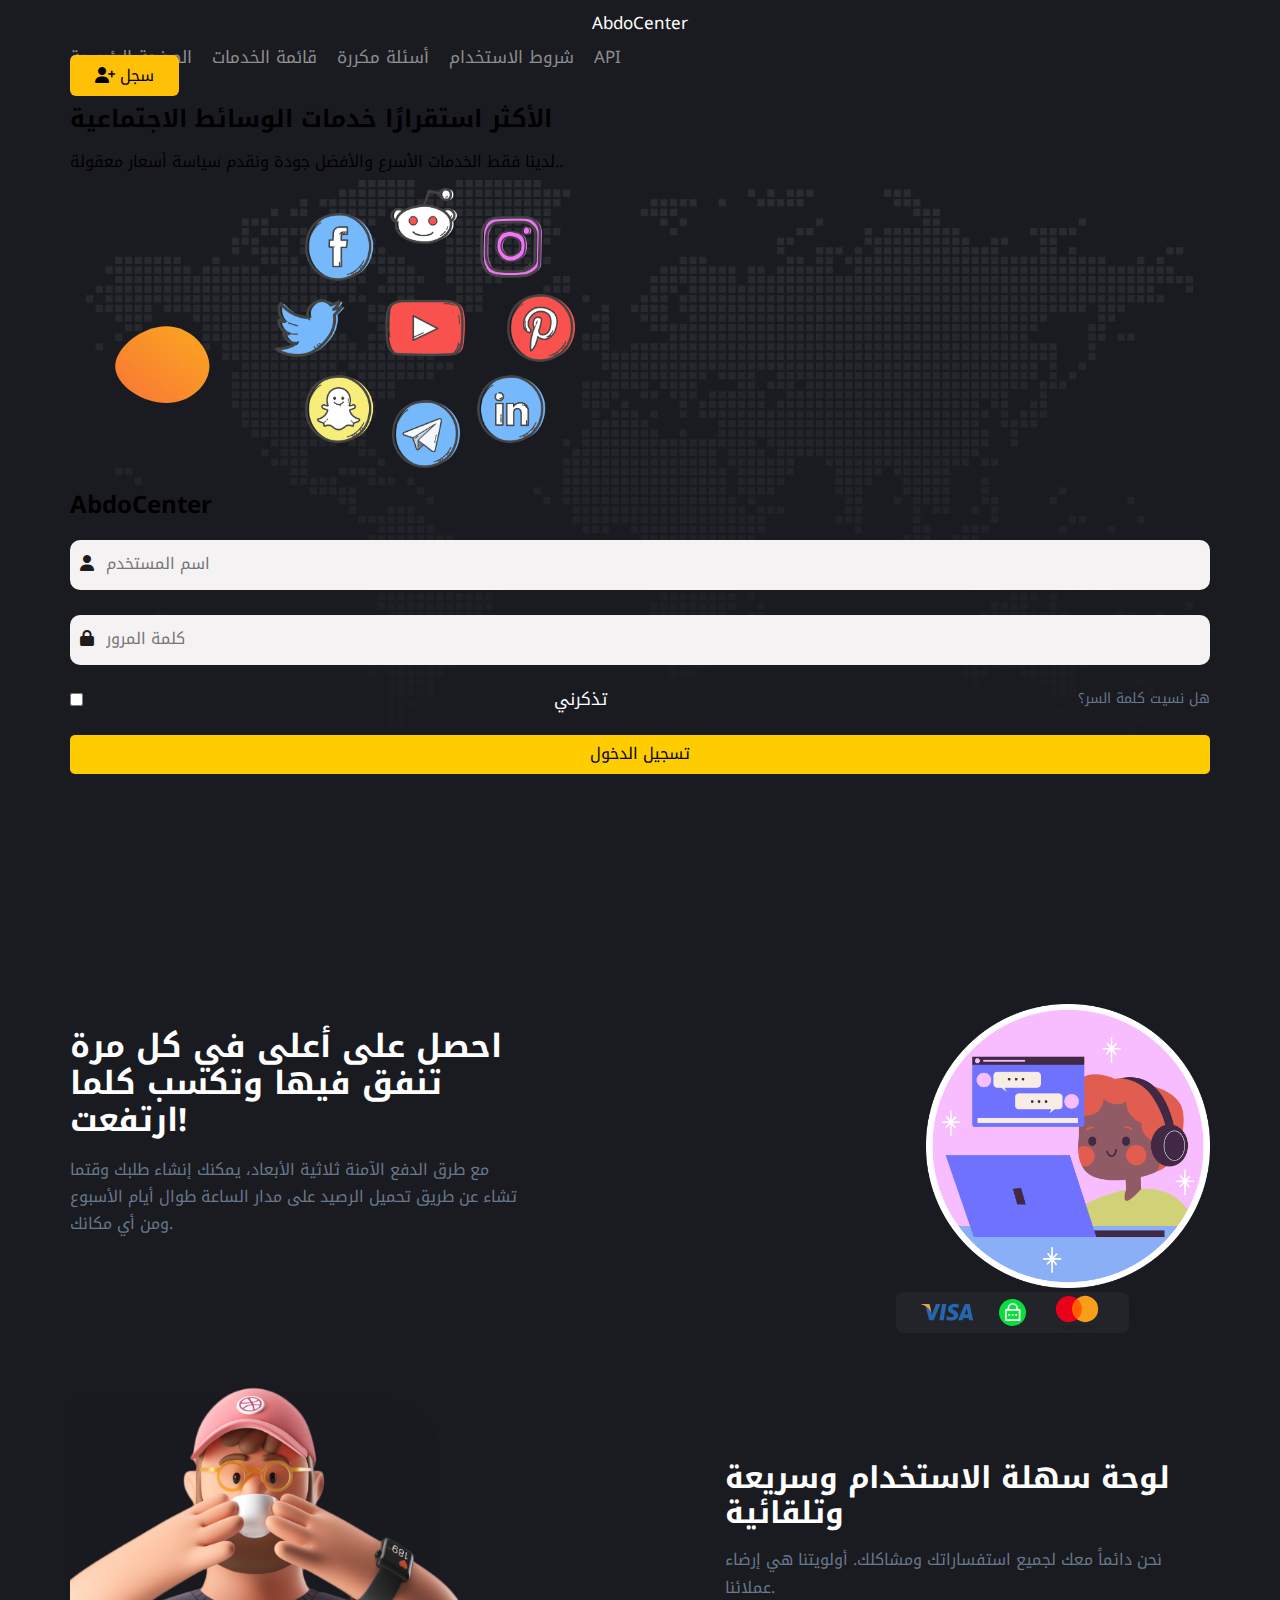
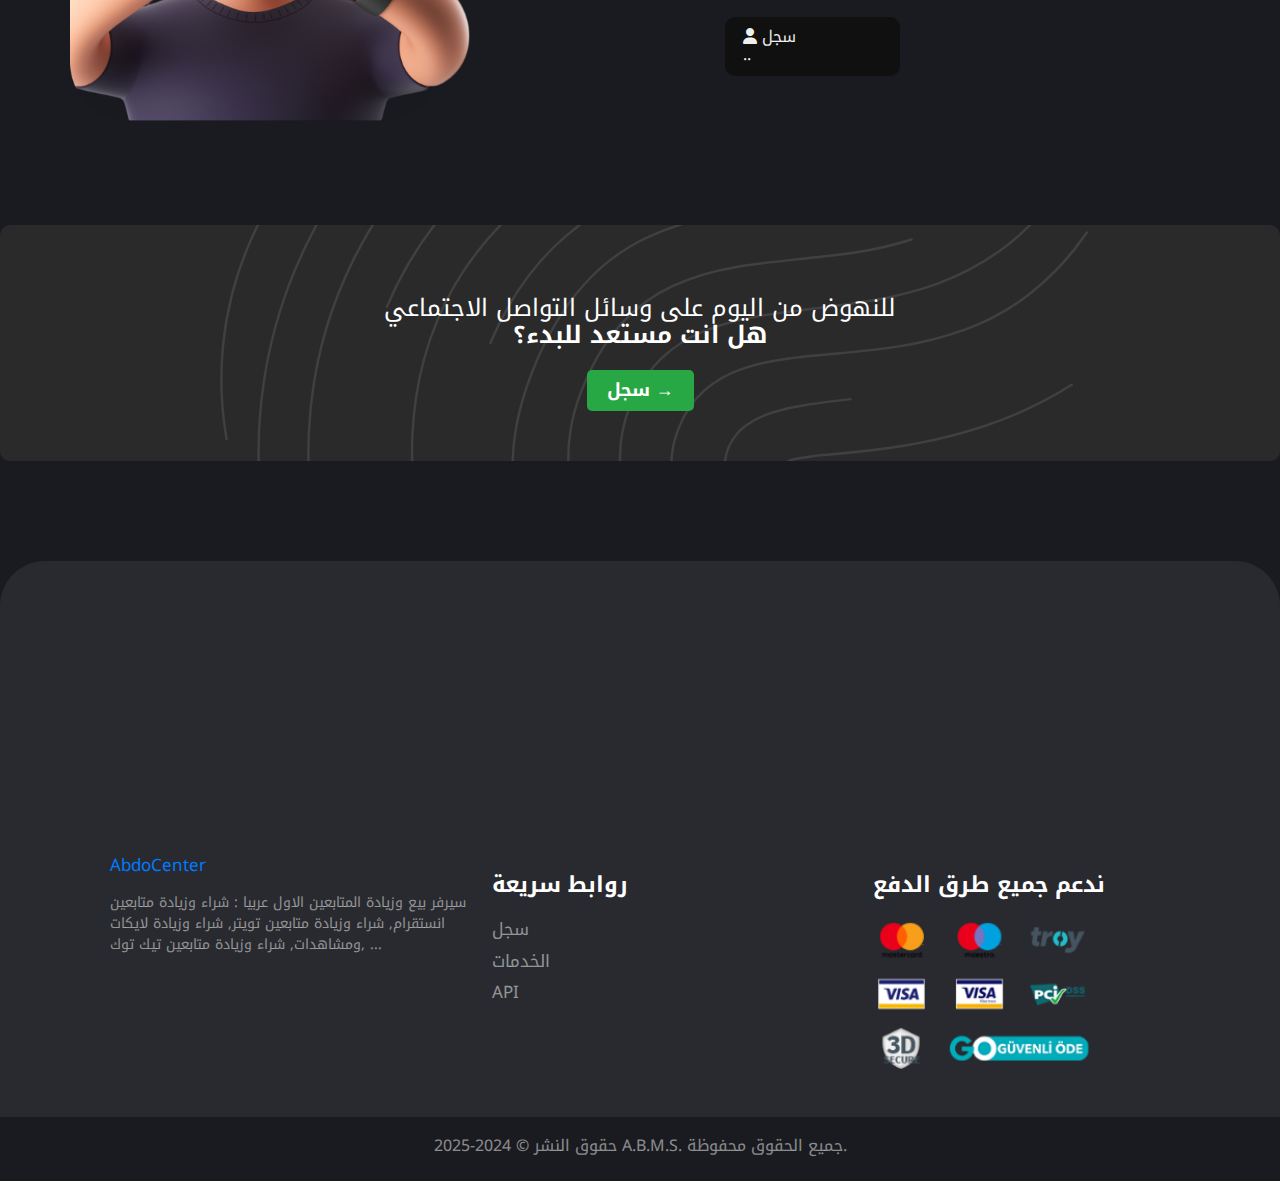
==== commit eefffe2c: "Add files via upload" ====
--- a/index.html
+++ b/index.html
@@ -5,7 +5,7 @@
     <meta name="viewport" content="width=device-width, initial-scale=1.0" />
     <title>AbdoCenter</title>
     <link rel="stylesheet" href="css/style.css" />
-    <!-- Font Awesome -->
+        <!-- Font Awesome -->
     <link rel="stylesheet" href="css/all.min.css" />
     <!-- Normalize -->
     <link rel="stylesheet" href="css/normalize.css" />
@@ -16,147 +16,127 @@
 </head>
 <body>
     <!-- start main page + nav (MARIAM)-->
-    <div class="bg-body">
-        <header>
-            <div class="container">
-                <nav>
-                    <div class="logo">
-                        <h2><a href="../index.html">AbdoCenter</a></h2>
-                    </div>
-                    <div class="menu-icon">
-                        <i class="fa-solid fa-bars"></i>
-                    </div>
-                    <div class="links">
-                        <ul>
-                            <li><a href="index.html">الصفحة الرئيسية</a></li>
-                            <li><a href="../list.html">قائمة الخدمات</a></li>
-                            <li><a href="ques-page/ques.html">أسئلة مكررة</a></li>
-                            <li><a href="../using-page/using.html">شروط الاستخدام</a></li>
-                            <li><a href="../section/API.html">API</a></li>
-                        </ul>
-                    </div>
-                    <div class="btn">
-                        <a href="../registration.html"><i class="fa-solid fa-user-plus"></i> سجل</a>
-                    </div>
-                </nav>
-            </div>
-            <div class="section">
-                <div class="container">
-                    <div class="text">
-                        <h2>الأكثر استقرارًا خدمات الوسائط الاجتماعية</h2>
-                        <p>لدينا فقط الخدمات الأسرع والأفضل جودة ونقدم سياسة أسعار معقولة..</p>
-                    </div>
-                    <div class="contain">
-                        <div class="image-container">
-                            <img src="blob.svg" alt="الصورة الخلفية" width="200px" >
-                            <img src="Social-Media-PNG-Transparent-Image.png" class="overlay" alt="الصورة العلوية" width="300px">
-                        </div>
-                        <div class="form">
-                            <div class="login-container">
-                                <h2>AbdoCenter</h2>
-                                <form>
-                                    <div class="input-group">
-                                        <label for="username"><i class="fas fa-user"></i></label>
-                                        <input type="text" id="username" placeholder="اسم المستخدم" required>
-                                    </div>
-                                    <div class="input-group">
-                                        <label for="password"><i class="fas fa-lock"></i></label>
-                                        <div class="password">
-                                            <input type="password" id="password" placeholder="كلمة المرور" required>
-                                        </div>
-                                    </div>
-                                    <div class="remember-me">
-                                        <div class="in">
-                                            <input type="checkbox" id="remember">
-                                            <label for="remember">تذكرني</label>
-                                        </div>
-                                        <a href="#">هل نسيت كلمة السر؟</a>
-                                    </div>
-                                    <button type="submit">تسجيل الدخول</button>
-                                </form>
-                            </div>
-                        </div>
-                    </div>
+    <header>
+        <div class="container">
+            <div class="nav">
+                <div class="logo">
+                    <h2><a href="../index.html">AbdoCenter</a></h2>
+                </div>
+                <div class="links">
+                    <ul>
+                        <li><a href="index.html">الصفحة الرئيسية</a></li>
+                        <li><a href="list.html">قائمة الخدمات</a></li>
+                        <li><a href="ques.html">أسئلة مكررة</a></li>
+                        <li><a href=".././using-page/using.html">شروط الاستخدام</a></li>
+                        <li><a href="API.html">API</a></li>
+                    </ul>
+                </div>
+                <div class="btn">
+                    <a href="registration.html"><i class="fa-solid fa-user-plus"></i> سجل</a>
                 </div>
             </div>
-        </header>
-        <section class="section_1">
-            <div class="container">
-                <!-- القسم الأول -->
-                <section class="section promo">
-                    <div class="text-content">
-                        <h1>احصل على أعلى في كل مرة تنفق فيها وتكسب كلما ارتفعت!</h1>
-                        <p>
-                            مع طرق الدفع الآمنة ثلاثية الأبعاد ، يمكنك إنشاء طلبك وقتما تشاء عن طريق تحميل الرصيد على مدار الساعة طوال أيام الأسبوع دون أي مشاكل. يتم تحميل جميع الأرصدة التي تقوم بتحميلها تلقائيًا إلى حسابك.</p>
-                    </div>
-                    <div class="image-contact">
-                        <div class="images">
-                            <img src="internet.png" alt="طرق الدفع">
-                            <div class="img">
-                                <i class="fa-solid fa-cart-shopping"></i>
-                                <img src="cards.svg" >
-                            </div>
+            <div class="text">
+                <h2>الأكثر استقرارًا خدمات الوسائط الاجتماعية</h2>
+                <p>لدينا فقط الخدمات الأسرع والأفضل جودة ونقدم سياسة أسعار معقولة..</p>
+            </div>
+            <div class="contain">
+            <div class="image-container">
+                <img src="blob.svg" alt="الصورة الخلفية" width="200px" >
+                <img src="Social-Media-PNG-Transparent-Image.png" class="overlay" alt="الصورة العلوية" width="300px">
+            </div>
+            <div class="form">
+                <div class="login-container">
+                    <h2>AbdoCenter</h2>
+                    <form>
+                        <div class="input-group">
+                            <label for="username"><i class="fas fa-user"></i></label>
+                            <input type="text" id="username" placeholder="اسم المستخدم" required>
                         </div>
-                    </div>
-                </section>
-                <!-- القسم الثاني -->
-                <section class="section features">
-                    <div class="image-content">
-                        <div class="login">
-                            <div class="log">
-                                <div class="on">تسجيل الدخول  <i class="fa-regular fa-user"></i></div>
-                            </div>
-                            <div class="log">
-                                <div class="on">إضافة رصيد <i class="fa-solid fa-wallet"></i></div>
-                            </div>
-                            <div class="log">
-                                <div class="on">طلب جديد <i class="fa-solid fa-heart"></i></div>
-                            </div>
+                        <div class="input-group">
+                            <label for="password"><i class="fas fa-lock"></i></label>
+                            <div class="password">
+                            <input type="password" id="password" placeholder="كلمة المرور" required>
                         </div>
-                        <img src="/images/section-2.png" alt="تسجيل الدخول" >
-                    </div>
-                    <div class="text-content">
-                        <h2>لوحة سهلة الاستخدام وسريعة وتلقائية</h2>
-                        <p>نحن دائماً معك لجميع استفساراتك ومشاكلك. أولويتنا هي إرضاء عملائنا.</p>
-                        <div class="buttons">
-                        <button><a href="registration.html"><i class="fas fa-user"></i> سجل <br/><span>..</span></a></button>
                         </div>
-                    </div>
-                </section>
+                        <div class="remember-me">
+                            <input type="checkbox" id="remember">
+                            <label for="remember">تذكرني</label>
+                            <a href="#">هل نسيت كلمة السر؟</a>
+                        </div>
+                        <button type="submit">تسجيل الدخول</button>
+                    </form>
+                </div>
+        </div>
+    </header>
+   <section class="section_1">
+    <div class="container">
+        <!-- القسم الأول -->
+        <section class="section promo">
+            <div class="text-content">
+                <h1>احصل على أعلى في كل مرة تنفق فيها وتكسب كلما ارتفعت!</h1>
+                <p>مع طرق الدفع الآمنة ثلاثية الأبعاد، يمكنك إنشاء طلبك وقتما تشاء عن طريق تحميل الرصيد على مدار الساعة طوال أيام الأسبوع ومن أي مكانك.</p>
             </div>
-            <div class="section-2">
-                <div class="cotainer">
-                    <section class="cta-section">
-                        <h2>للنهوض من اليوم على وسائل التواصل الاجتماعي<br><span>هل انت مستعد للبدء؟</span></h2>
-                        <a href="registration.html" class="cta-button">سجل →</a>
-                    </section>
+            <div class="image-contact">
+                <div class="images">
+                    <img src="internet.png" alt="طرق الدفع"></div>
+                    <div class="img">
+               <img src="cards.svg" >
+            </div>
+                
+            </div>
+        </section>
+
+        <!-- القسم الثاني -->
+        <section class="section features">
+            <div class="image-content">
+                <img src="/images/section-2.png" alt="تسجيل الدخول" >
+            </div>
+            <div class="text-content">
+                <h2>لوحة سهلة الاستخدام وسريعة وتلقائية</h2>
+                <p>نحن دائماً معك لجميع استفساراتك ومشاكلك. أولويتنا هي إرضاء عملائنا.</p>
+                <div class="buttons">
+                   <button><a href="registration.html"><i class="fas fa-user"></i> سجل <br/>..</a></button>
                 </div>
             </div>
         </section>
-        <!--end main page-->
-        <!-- Start Footer  -->
-        <footer>
-            <div class="container">
-                <div class="text">
-                    <h3><a href="../index.html">AbdoCenter</a></h3>
-                    <p>سيرفر بيع وزيادة المتابعين الاول عربيا : شراء وزيادة متابعين انستقرام, شراء وزيادة متابعين تويتر, شراء وزيادة لايكات ومشاهدات, شراء وزيادة متابعين تيك توك, ...</p>
-                </div>
-                <div class="links">
-                    <h3>روابط سريعة</h3>
-                    <ul>
-                        <li><a href="../registration.html">سجل</a></li>
-                        <li><a href="../list.html">الخدمات</a></li>
-                        <li><a href="section/API.html">API</a></li>
-                    </ul>
-                </div>
-                <div class="push">
-                    <h3>ندعم جميع طرق الدفع</h3>
-                    <img src="../images/payment-methods.png" alt="image" />
-                </div>
+    </div>
+    <div class="section-2">
+    <section class="cta-section">
+        <h2>للنهوض من اليوم على وسائل التواصل الاجتماعي<br><span>هل انت مستعد للبدء؟</span></h2>
+        <a href="registration.html" class="cta-button">سجل →</a>
+    </section>
+</div>
+    <footer>
+        <div class="container">
+            <div class="text">
+                <h3><a href="index.html">AbdoCenter</a></h3>
+                <p>سيرفر بيع وزيادة المتابعين الاول عربيا : شراء وزيادة متابعين انستقرام, شراء وزيادة متابعين تويتر, شراء وزيادة لايكات ومشاهدات, شراء وزيادة متابعين تيك توك, ...</p>
             </div>
-            <p class="tex">حقوق النشر © 2024-2025 A.B.M.S. جميع الحقوق محفوظة.</p>
-        </footer>
-        <!-- End Footer  -->
-    </div> 
+            <div class="links">
+                <h3>روابط سريعة</h3>
+                <ul>
+                    <li><a href="registration.html">سجل</a></li>
+                    <li><a href="#">الخدمات</a></li>
+                    <li><a href="#">API</a></li>
+                </ul>
+            </div>
+            <div class="push">
+                <h3>ندعم جميع طرق الدفع</h3>
+                <img src="images/payment-methods.png" alt="image" />
+            </div>
+        </div>
+        <p class="tex">حقوق النشر © 2024-2025 A.B.M.S. جميع الحقوق محفوظة.</p>
+    </footer>
+
+   </section>
+    <!--end main page-->
+    <!--start services + login (shrouk)-->
+   
+    <!--end services-->
+    
+    <!--end API-->
+    <!-- Start Footer  -->
+   
+    <!-- End Footer  -->
 </body>
-</html>
+</html>--- a/css/style.css
+++ b/css/style.css
@@ -141,16 +141,16 @@
         z-index: 1000;
     }
 
-    .links ul {
+    header .links ul {
         flex-direction: column;
         align-items: center;
     }
 
-    .links ul li {
+    header .links ul li {
         margin: 10px 0;
     }
 
-    .links ul a {
+    header .links ul a {
         color: white;
     }
 }
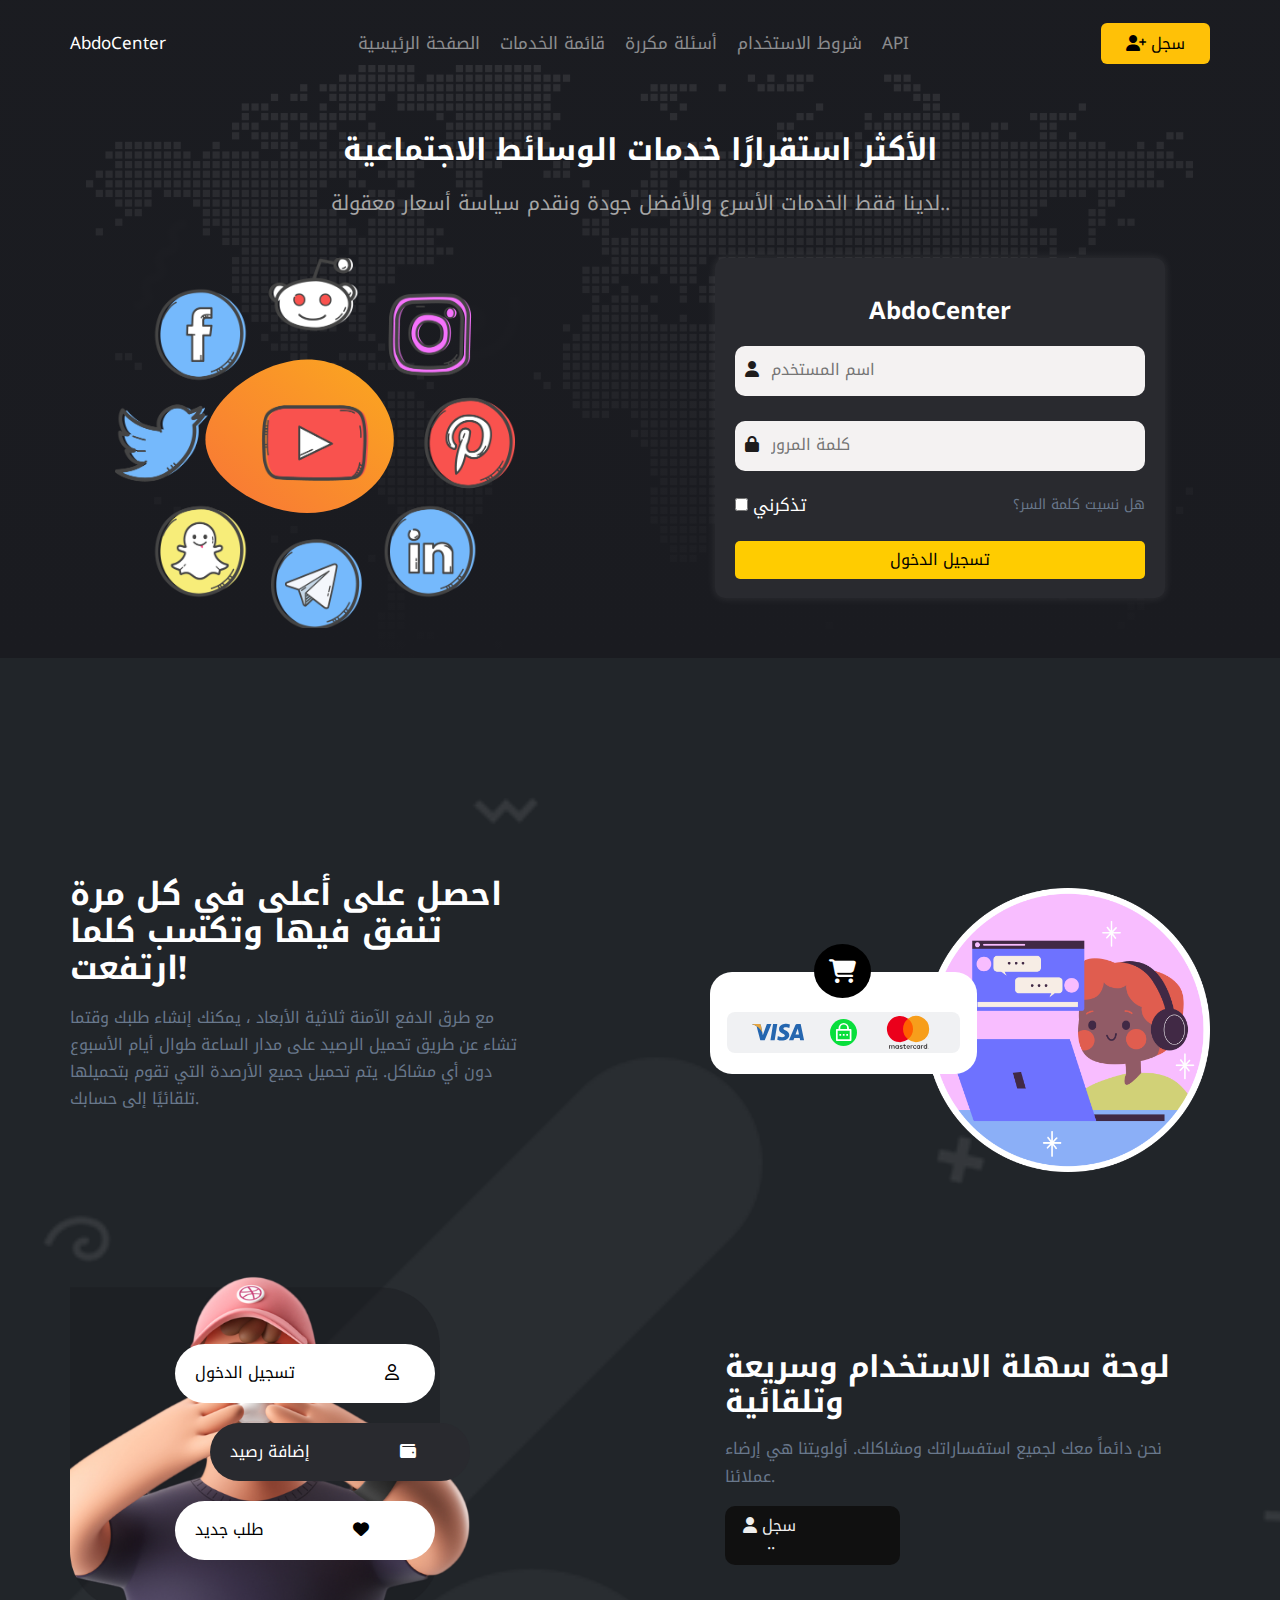
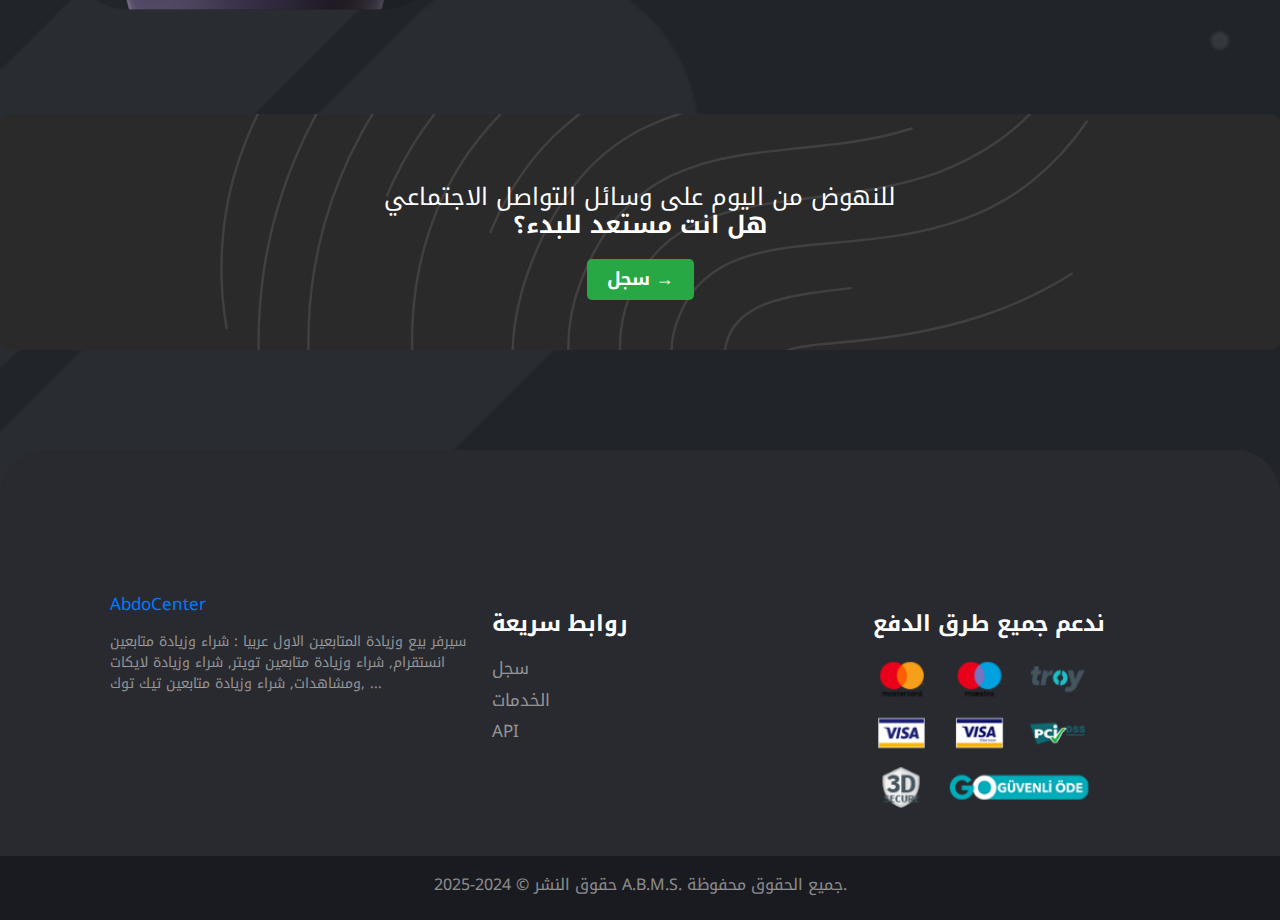
==== commit 982405b2: "Add files via upload" ====
--- a/index.html
+++ b/index.html
@@ -5,7 +5,7 @@
     <meta name="viewport" content="width=device-width, initial-scale=1.0" />
     <title>AbdoCenter</title>
     <link rel="stylesheet" href="css/style.css" />
-        <!-- Font Awesome -->
+    <!-- Font Awesome -->
     <link rel="stylesheet" href="css/all.min.css" />
     <!-- Normalize -->
     <link rel="stylesheet" href="css/normalize.css" />
@@ -16,127 +16,147 @@
 </head>
 <body>
     <!-- start main page + nav (MARIAM)-->
-    <header>
-        <div class="container">
-            <div class="nav">
-                <div class="logo">
-                    <h2><a href="../index.html">AbdoCenter</a></h2>
-                </div>
-                <div class="links">
-                    <ul>
-                        <li><a href="index.html">الصفحة الرئيسية</a></li>
-                        <li><a href="list.html">قائمة الخدمات</a></li>
-                        <li><a href="ques.html">أسئلة مكررة</a></li>
-                        <li><a href=".././using-page/using.html">شروط الاستخدام</a></li>
-                        <li><a href="API.html">API</a></li>
-                    </ul>
-                </div>
-                <div class="btn">
-                    <a href="registration.html"><i class="fa-solid fa-user-plus"></i> سجل</a>
+    <div class="bg-body">
+        <header>
+            <div class="container">
+                <nav>
+                    <div class="logo">
+                        <h2><a href="../index.html">AbdoCenter</a></h2>
+                    </div>
+                    <div class="menu-icon">
+                        <i class="fa-solid fa-bars"></i>
+                    </div>
+                    <div class="links">
+                        <ul>
+                            <li><a href="index.html">الصفحة الرئيسية</a></li>
+                            <li><a href="list.html">قائمة الخدمات</a></li>
+                            <li><a href="ques-page/ques.html">أسئلة مكررة</a></li>
+                            <li><a href="using-page/using.html">شروط الاستخدام</a></li>
+                            <li><a href="section/API.html">API</a></li>
+                        </ul>
+                    </div>
+                    <div class="btn">
+                        <a href="registration.html"><i class="fa-solid fa-user-plus"></i> سجل</a>
+                    </div>
+                </nav>
+            </div>
+            <div class="section">
+                <div class="container">
+                    <div class="text">
+                        <h2>الأكثر استقرارًا خدمات الوسائط الاجتماعية</h2>
+                        <p>لدينا فقط الخدمات الأسرع والأفضل جودة ونقدم سياسة أسعار معقولة..</p>
+                    </div>
+                    <div class="contain">
+                        <div class="image-container">
+                            <img src="blob.svg" alt="الصورة الخلفية" width="200px" >
+                            <img src="Social-Media-PNG-Transparent-Image.png" class="overlay" alt="الصورة العلوية" width="300px">
+                        </div>
+                        <div class="form">
+                            <div class="login-container">
+                                <h2>AbdoCenter</h2>
+                                <form>
+                                    <div class="input-group">
+                                        <label for="username"><i class="fas fa-user"></i></label>
+                                        <input type="text" id="username" placeholder="اسم المستخدم" required>
+                                    </div>
+                                    <div class="input-group">
+                                        <label for="password"><i class="fas fa-lock"></i></label>
+                                        <div class="password">
+                                            <input type="password" id="password" placeholder="كلمة المرور" required>
+                                        </div>
+                                    </div>
+                                    <div class="remember-me">
+                                        <div class="in">
+                                            <input type="checkbox" id="remember">
+                                            <label for="remember">تذكرني</label>
+                                        </div>
+                                        <a href="#">هل نسيت كلمة السر؟</a>
+                                    </div>
+                                    <button type="submit">تسجيل الدخول</button>
+                                </form>
+                            </div>
+                        </div>
+                    </div>
                 </div>
             </div>
-            <div class="text">
-                <h2>الأكثر استقرارًا خدمات الوسائط الاجتماعية</h2>
-                <p>لدينا فقط الخدمات الأسرع والأفضل جودة ونقدم سياسة أسعار معقولة..</p>
+        </header>
+        <section class="section_1">
+            <div class="container">
+                <!-- القسم الأول -->
+                <section class="section promo">
+                    <div class="text-content">
+                        <h1>احصل على أعلى في كل مرة تنفق فيها وتكسب كلما ارتفعت!</h1>
+                        <p>
+                            مع طرق الدفع الآمنة ثلاثية الأبعاد ، يمكنك إنشاء طلبك وقتما تشاء عن طريق تحميل الرصيد على مدار الساعة طوال أيام الأسبوع دون أي مشاكل. يتم تحميل جميع الأرصدة التي تقوم بتحميلها تلقائيًا إلى حسابك.</p>
+                    </div>
+                    <div class="image-contact">
+                        <div class="images">
+                            <img src="internet.png" alt="طرق الدفع">
+                            <div class="img">
+                                <i class="fa-solid fa-cart-shopping"></i>
+                                <img src="cards.svg" >
+                            </div>
+                        </div>
+                    </div>
+                </section>
+                <!-- القسم الثاني -->
+                <section class="section features">
+                    <div class="image-content">
+                        <div class="login">
+                            <div class="log">
+                                <div class="on">تسجيل الدخول  <i class="fa-regular fa-user"></i></div>
+                            </div>
+                            <div class="log">
+                                <div class="on">إضافة رصيد <i class="fa-solid fa-wallet"></i></div>
+                            </div>
+                            <div class="log">
+                                <div class="on">طلب جديد <i class="fa-solid fa-heart"></i></div>
+                            </div>
+                        </div>
+                        <img src="/images/section-2.png" alt="تسجيل الدخول" >
+                    </div>
+                    <div class="text-content">
+                        <h2>لوحة سهلة الاستخدام وسريعة وتلقائية</h2>
+                        <p>نحن دائماً معك لجميع استفساراتك ومشاكلك. أولويتنا هي إرضاء عملائنا.</p>
+                        <div class="buttons">
+                        <button><a href="registration.html"><i class="fas fa-user"></i> سجل <br/><span>..</span></a></button>
+                        </div>
+                    </div>
+                </section>
             </div>
-            <div class="contain">
-            <div class="image-container">
-                <img src="blob.svg" alt="الصورة الخلفية" width="200px" >
-                <img src="Social-Media-PNG-Transparent-Image.png" class="overlay" alt="الصورة العلوية" width="300px">
-            </div>
-            <div class="form">
-                <div class="login-container">
-                    <h2>AbdoCenter</h2>
-                    <form>
-                        <div class="input-group">
-                            <label for="username"><i class="fas fa-user"></i></label>
-                            <input type="text" id="username" placeholder="اسم المستخدم" required>
-                        </div>
-                        <div class="input-group">
-                            <label for="password"><i class="fas fa-lock"></i></label>
-                            <div class="password">
-                            <input type="password" id="password" placeholder="كلمة المرور" required>
-                        </div>
-                        </div>
-                        <div class="remember-me">
-                            <input type="checkbox" id="remember">
-                            <label for="remember">تذكرني</label>
-                            <a href="#">هل نسيت كلمة السر؟</a>
-                        </div>
-                        <button type="submit">تسجيل الدخول</button>
-                    </form>
-                </div>
-        </div>
-    </header>
-   <section class="section_1">
-    <div class="container">
-        <!-- القسم الأول -->
-        <section class="section promo">
-            <div class="text-content">
-                <h1>احصل على أعلى في كل مرة تنفق فيها وتكسب كلما ارتفعت!</h1>
-                <p>مع طرق الدفع الآمنة ثلاثية الأبعاد، يمكنك إنشاء طلبك وقتما تشاء عن طريق تحميل الرصيد على مدار الساعة طوال أيام الأسبوع ومن أي مكانك.</p>
-            </div>
-            <div class="image-contact">
-                <div class="images">
-                    <img src="internet.png" alt="طرق الدفع"></div>
-                    <div class="img">
-               <img src="cards.svg" >
-            </div>
-                
-            </div>
-        </section>
-
-        <!-- القسم الثاني -->
-        <section class="section features">
-            <div class="image-content">
-                <img src="/images/section-2.png" alt="تسجيل الدخول" >
-            </div>
-            <div class="text-content">
-                <h2>لوحة سهلة الاستخدام وسريعة وتلقائية</h2>
-                <p>نحن دائماً معك لجميع استفساراتك ومشاكلك. أولويتنا هي إرضاء عملائنا.</p>
-                <div class="buttons">
-                   <button><a href="registration.html"><i class="fas fa-user"></i> سجل <br/>..</a></button>
+            <div class="section-2">
+                <div class="cotainer">
+                    <section class="cta-section">
+                        <h2>للنهوض من اليوم على وسائل التواصل الاجتماعي<br><span>هل انت مستعد للبدء؟</span></h2>
+                        <a href="registration.html" class="cta-button">سجل →</a>
+                    </section>
                 </div>
             </div>
         </section>
-    </div>
-    <div class="section-2">
-    <section class="cta-section">
-        <h2>للنهوض من اليوم على وسائل التواصل الاجتماعي<br><span>هل انت مستعد للبدء؟</span></h2>
-        <a href="registration.html" class="cta-button">سجل →</a>
-    </section>
-</div>
-    <footer>
-        <div class="container">
-            <div class="text">
-                <h3><a href="index.html">AbdoCenter</a></h3>
-                <p>سيرفر بيع وزيادة المتابعين الاول عربيا : شراء وزيادة متابعين انستقرام, شراء وزيادة متابعين تويتر, شراء وزيادة لايكات ومشاهدات, شراء وزيادة متابعين تيك توك, ...</p>
+        <!--end main page-->
+        <!-- Start Footer  -->
+        <footer>
+            <div class="container">
+                <div class="text">
+                    <h3><a href="../index.html">AbdoCenter</a></h3>
+                    <p>سيرفر بيع وزيادة المتابعين الاول عربيا : شراء وزيادة متابعين انستقرام, شراء وزيادة متابعين تويتر, شراء وزيادة لايكات ومشاهدات, شراء وزيادة متابعين تيك توك, ...</p>
+                </div>
+                <div class="links">
+                    <h3>روابط سريعة</h3>
+                    <ul>
+                        <li><a href="../registration.html">سجل</a></li>
+                        <li><a href="../list.html">الخدمات</a></li>
+                        <li><a href="section/API.html">API</a></li>
+                    </ul>
+                </div>
+                <div class="push">
+                    <h3>ندعم جميع طرق الدفع</h3>
+                    <img src="../images/payment-methods.png" alt="image" />
+                </div>
             </div>
-            <div class="links">
-                <h3>روابط سريعة</h3>
-                <ul>
-                    <li><a href="registration.html">سجل</a></li>
-                    <li><a href="#">الخدمات</a></li>
-                    <li><a href="#">API</a></li>
-                </ul>
-            </div>
-            <div class="push">
-                <h3>ندعم جميع طرق الدفع</h3>
-                <img src="images/payment-methods.png" alt="image" />
-            </div>
-        </div>
-        <p class="tex">حقوق النشر © 2024-2025 A.B.M.S. جميع الحقوق محفوظة.</p>
-    </footer>
-
-   </section>
-    <!--end main page-->
-    <!--start services + login (shrouk)-->
-   
-    <!--end services-->
-    
-    <!--end API-->
-    <!-- Start Footer  -->
-   
-    <!-- End Footer  -->
+            <p class="tex">حقوق النشر © 2024-2025 A.B.M.S. جميع الحقوق محفوظة.</p>
+        </footer>
+        <!-- End Footer  -->
+    </div> 
 </body>
-</html>+</html>
--- a/css/style.css
+++ b/css/style.css
@@ -292,7 +292,7 @@
     display: flex;
     justify-content: space-between;
     align-items: center;
-    margin-bottom: 50px;
+    margin-bottom: 100px;
 }
 
 .text-content {
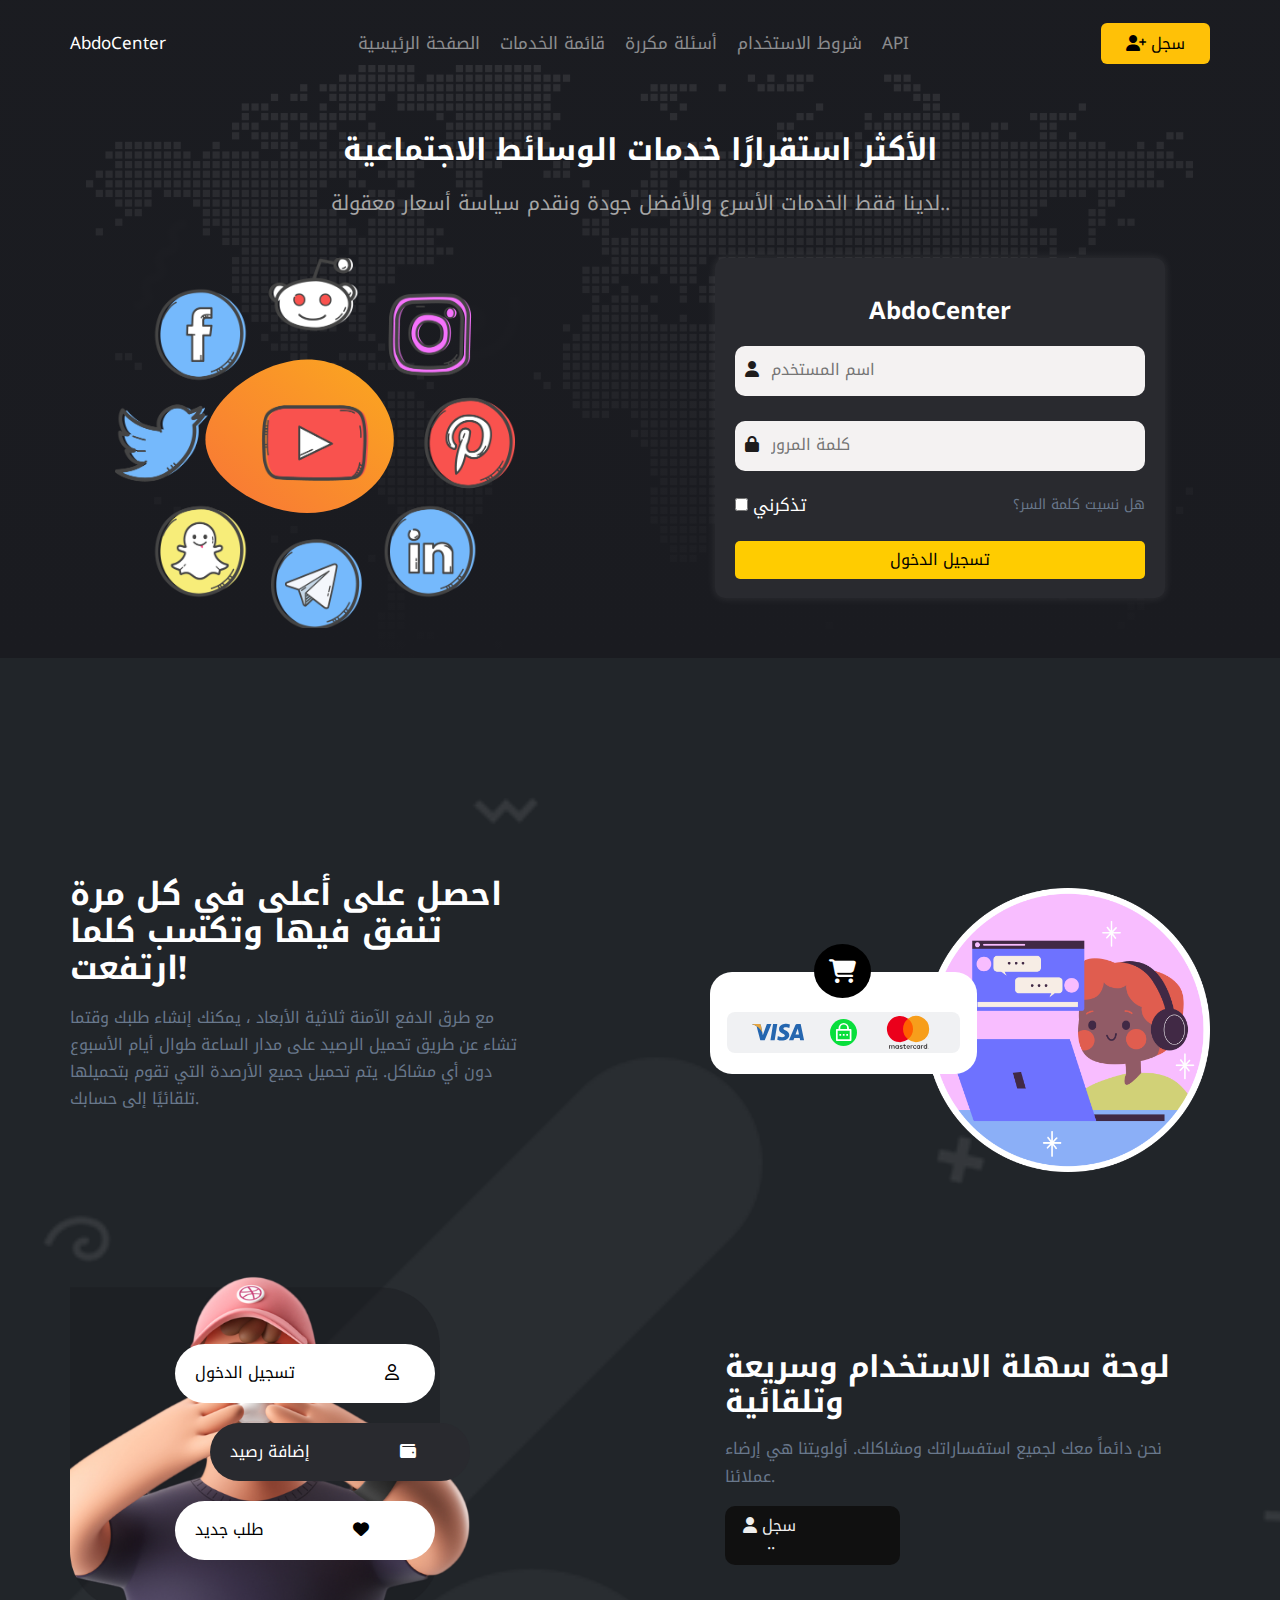
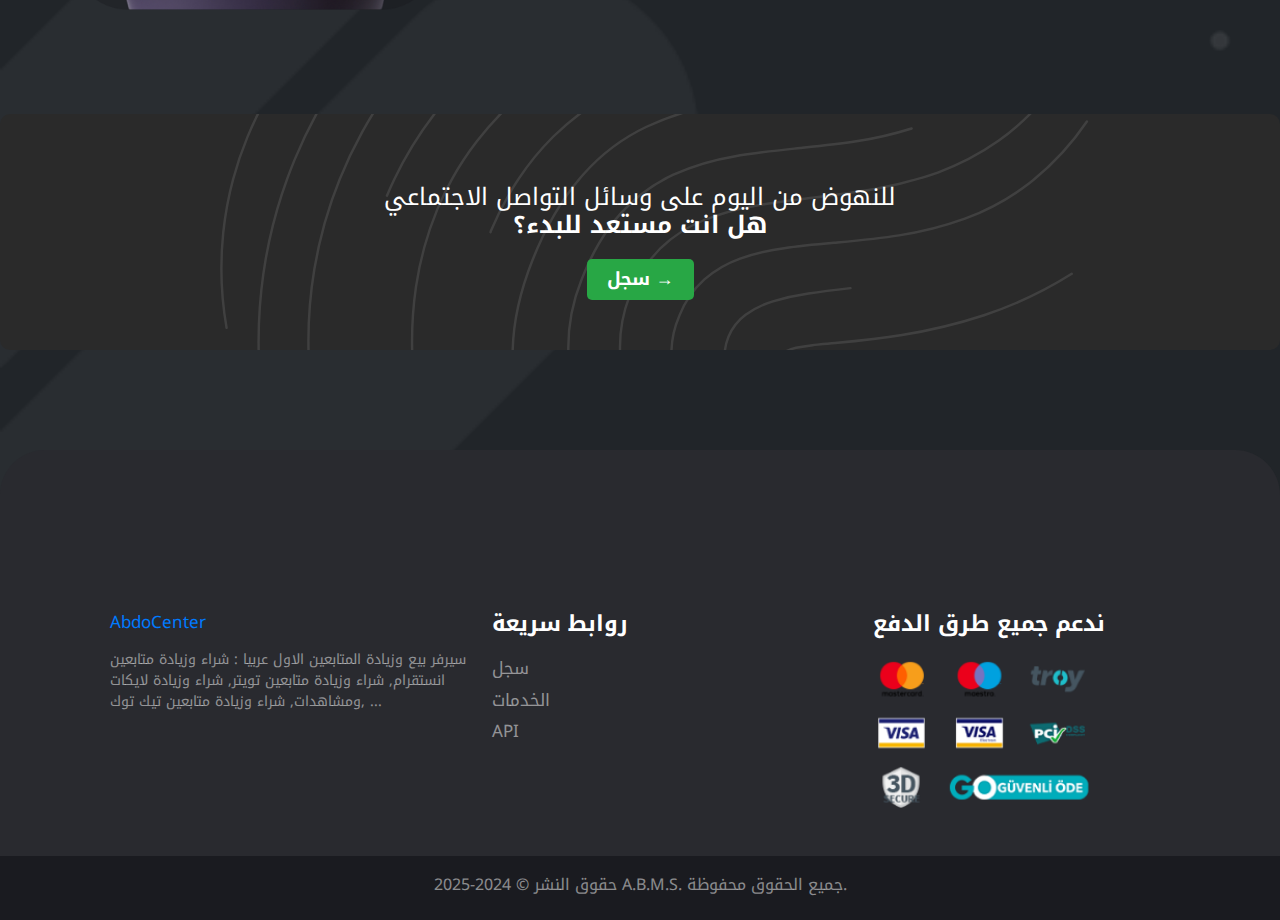
==== commit 87463feb: "Updat" ====
--- a/index.html
+++ b/index.html
@@ -21,7 +21,7 @@
             <div class="container">
                 <nav>
                     <div class="logo">
-                        <h2><a href="../index.html">AbdoCenter</a></h2>
+                        <h2><a href="index.html">AbdoCenter</a></h2>
                     </div>
                     <div class="menu-icon">
                         <i class="fa-solid fa-bars"></i>
@@ -113,7 +113,7 @@
                                 <div class="on">طلب جديد <i class="fa-solid fa-heart"></i></div>
                             </div>
                         </div>
-                        <img src="/images/section-2.png" alt="تسجيل الدخول" >
+                        <img src="images/section-2.png" alt="تسجيل الدخول" >
                     </div>
                     <div class="text-content">
                         <h2>لوحة سهلة الاستخدام وسريعة وتلقائية</h2>
@@ -138,20 +138,20 @@
         <footer>
             <div class="container">
                 <div class="text">
-                    <h3><a href="../index.html">AbdoCenter</a></h3>
+                    <h3><a href="index.html">AbdoCenter</a></h3>
                     <p>سيرفر بيع وزيادة المتابعين الاول عربيا : شراء وزيادة متابعين انستقرام, شراء وزيادة متابعين تويتر, شراء وزيادة لايكات ومشاهدات, شراء وزيادة متابعين تيك توك, ...</p>
                 </div>
                 <div class="links">
                     <h3>روابط سريعة</h3>
                     <ul>
-                        <li><a href="../registration.html">سجل</a></li>
-                        <li><a href="../list.html">الخدمات</a></li>
+                        <li><a href="registration.html">سجل</a></li>
+                        <li><a href="list.html">الخدمات</a></li>
                         <li><a href="section/API.html">API</a></li>
                     </ul>
                 </div>
                 <div class="push">
                     <h3>ندعم جميع طرق الدفع</h3>
-                    <img src="../images/payment-methods.png" alt="image" />
+                    <img src="images/payment-methods.png" alt="image" />
                 </div>
             </div>
             <p class="tex">حقوق النشر © 2024-2025 A.B.M.S. جميع الحقوق محفوظة.</p>
--- a/css/style.css
+++ b/css/style.css
@@ -58,7 +58,7 @@
 /* End global rule  */
 /* Start Header */
 header {
-    background-image: linear-gradient(rgba(26, 27, 32, 0.9), rgba(26, 27, 32, 1.7)), url(../../images/world.svg);
+    background-image: linear-gradient(rgba(26, 27, 32, 0.9), rgba(26, 27, 32, 1.7)), url(../images/world.svg);
     background-position: center bottom;
     background-repeat: no-repeat;
     z-index: -1;
@@ -452,7 +452,7 @@
 }
 
   .cta-section {
-    background: url('/images/pattern.svg')  #2a2a2a;
+    background: url('../images/pattern.svg')  #2a2a2a;
     background-position: center;
     background-size: cover;
     width: 100%;
@@ -567,7 +567,7 @@
 }
 
 footer .text h3 {
-    margin-top: 5px;
+    margin-top: 23px;
     font-size: 17px;
     font-weight: unset;
     width: fit-content;
